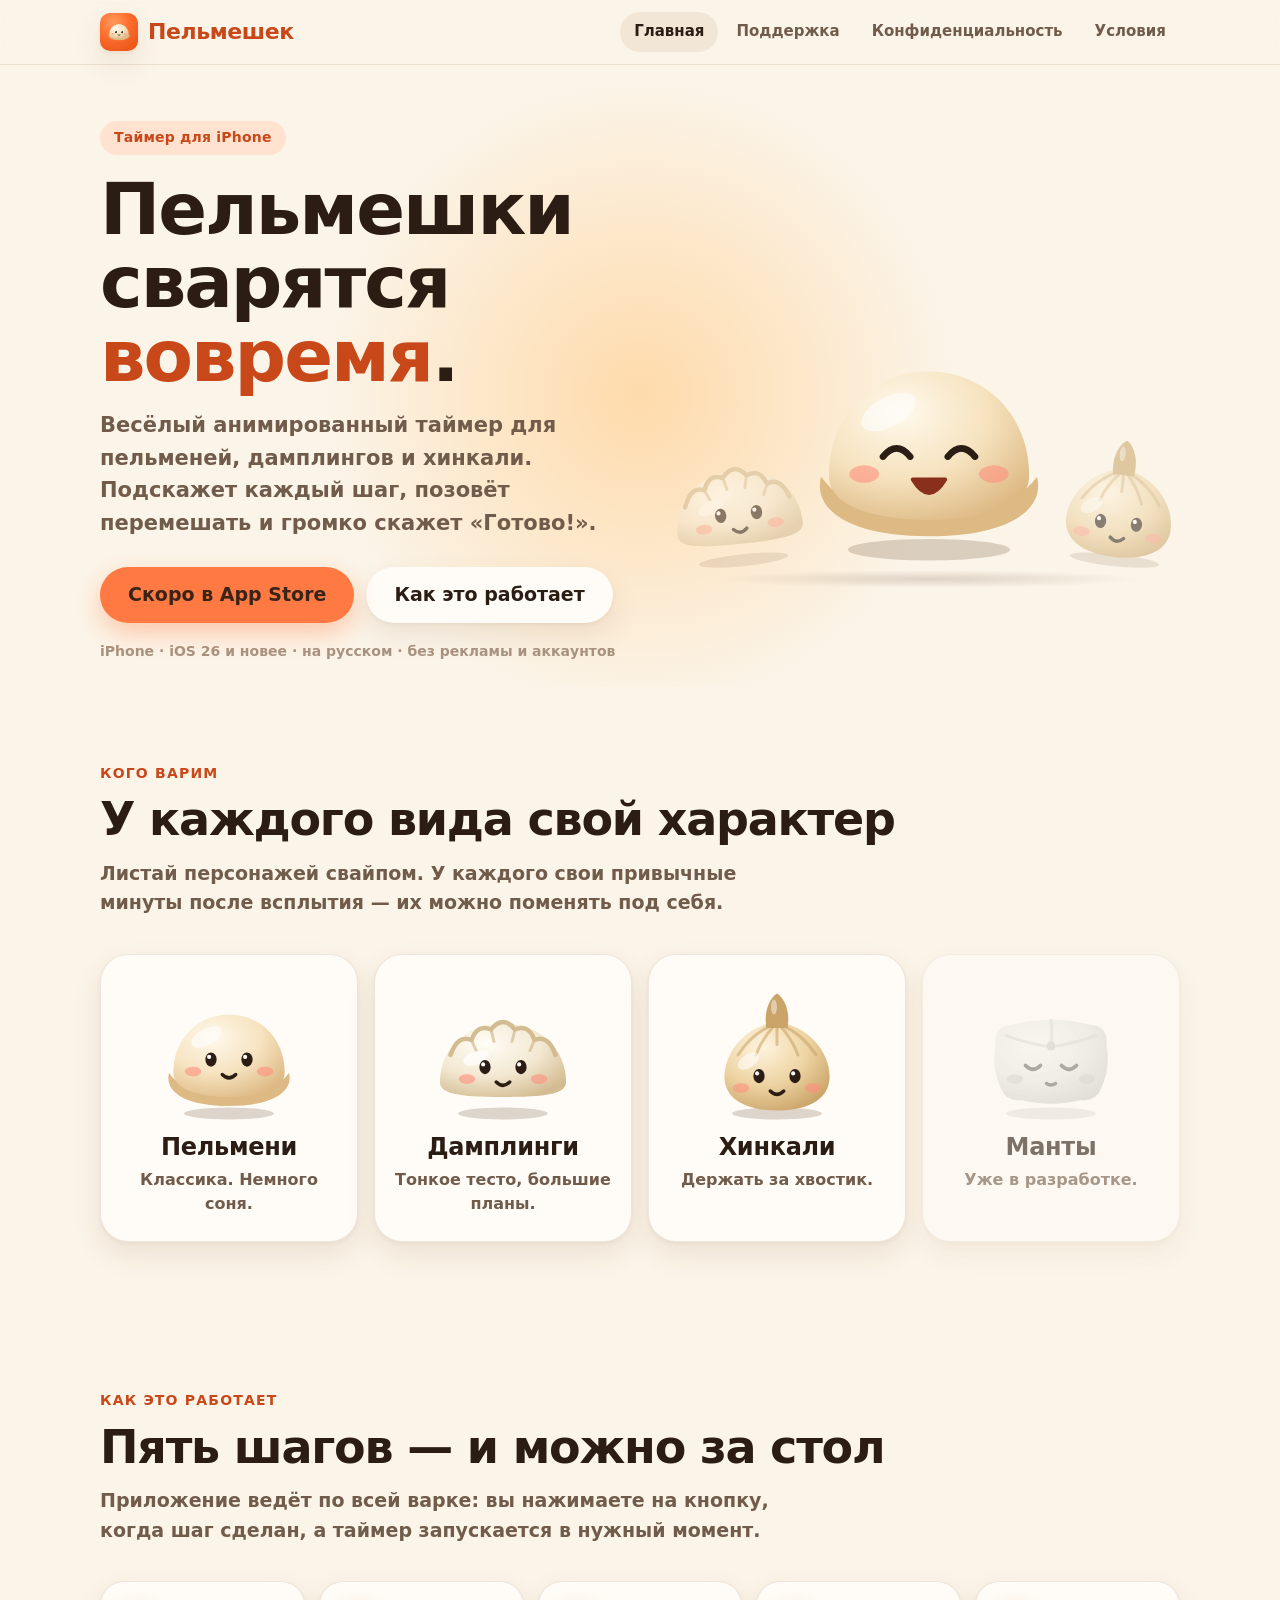
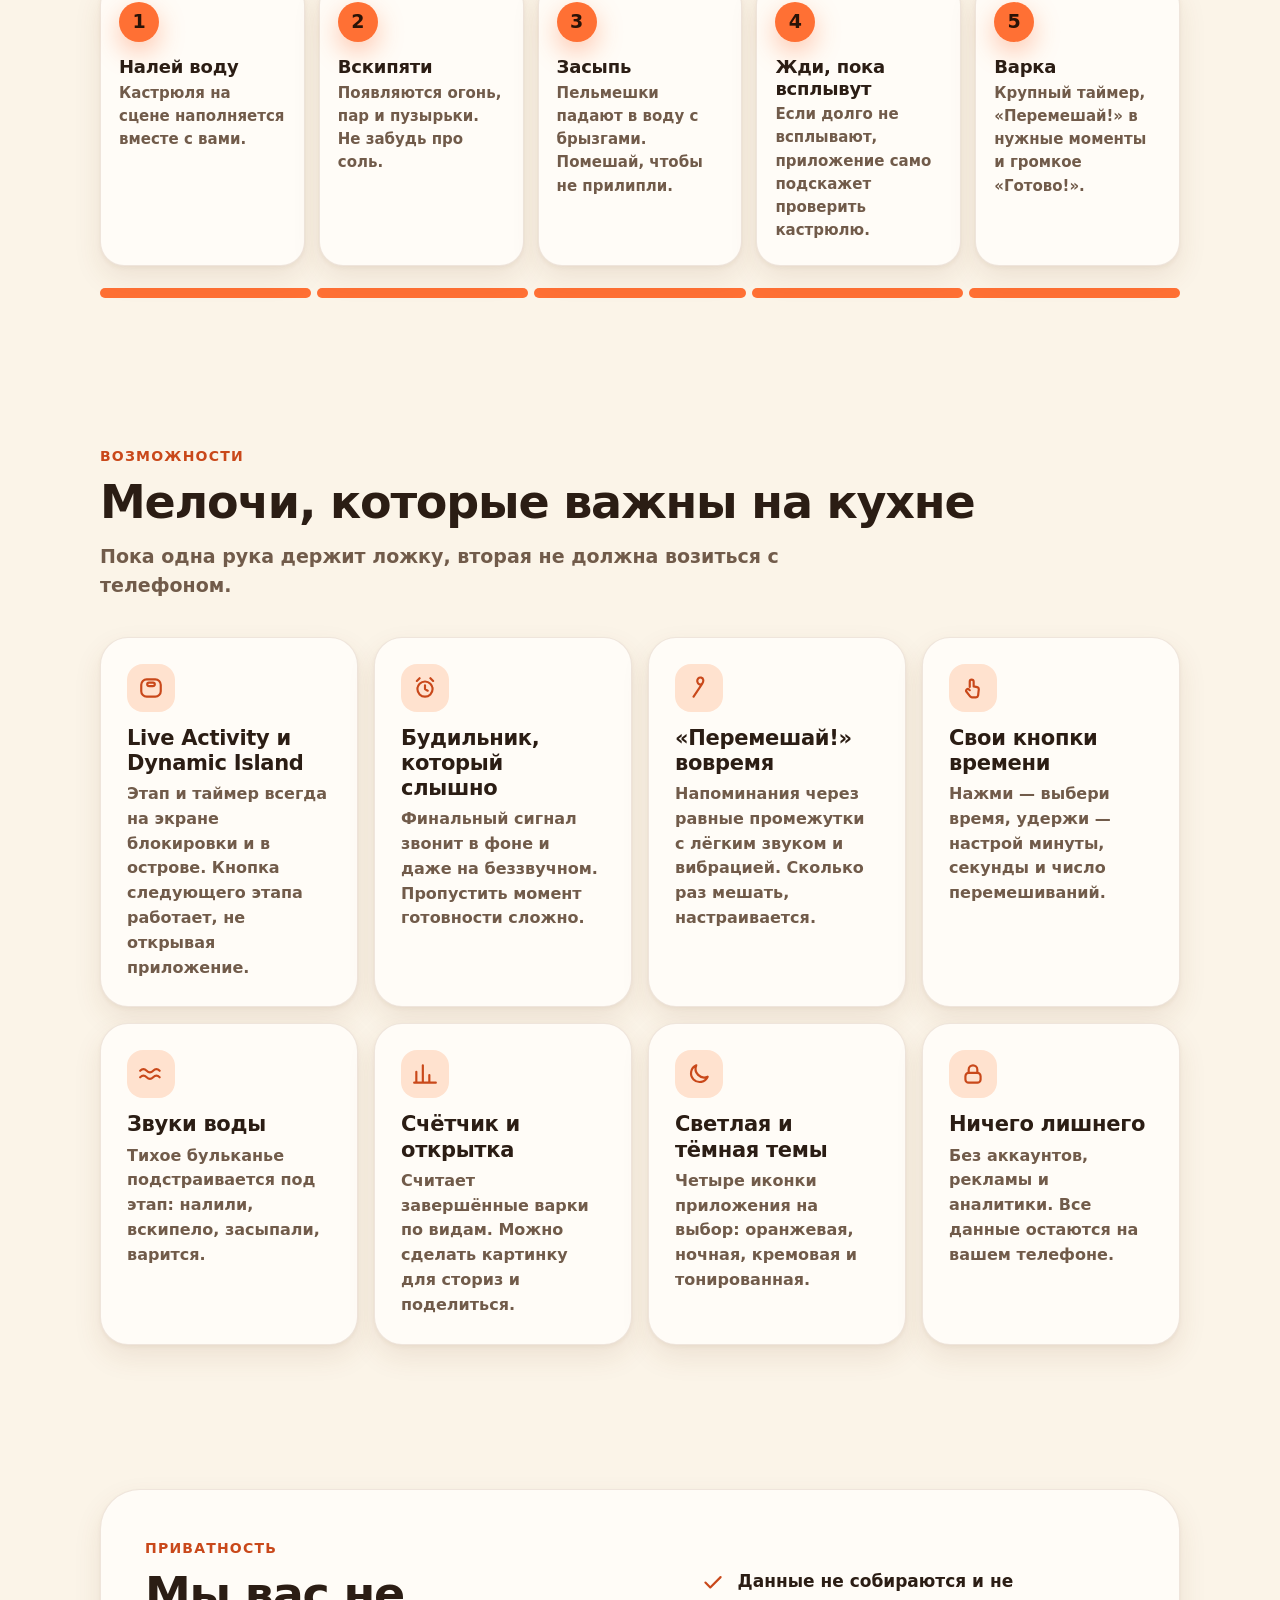
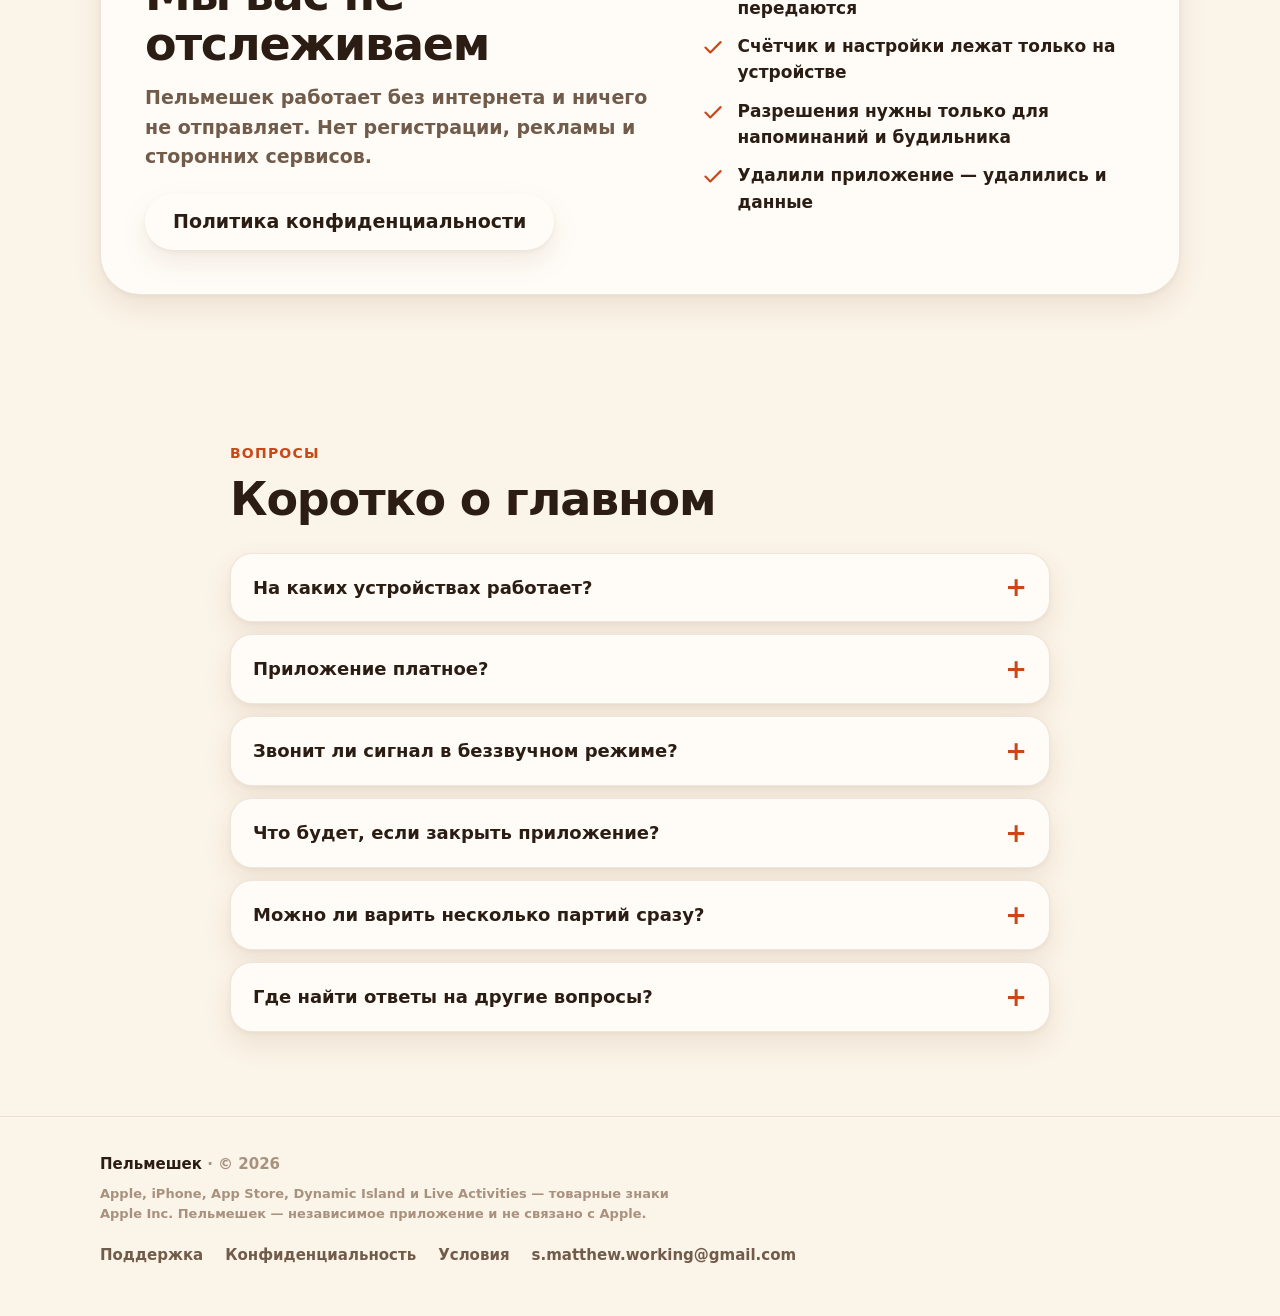
==== index.html @ 9f03fd9e "Сайт Пельмешка: главная, поддержка, конфиденциальность, условия Co-Authored-By: Claude Sonnet 5.5 <n" ====
<!doctype html>
<html lang="ru">
<head>
<meta charset="utf-8">
<meta name="viewport" content="width=device-width, initial-scale=1, viewport-fit=cover">
<title>Пельмешек — анимированный таймер для варки пельменей</title>
<meta name="description" content="Весёлый анимированный таймер для варки пельменей, дамплингов и хинкали. Подсказывает каждый шаг, зовёт перемешать и звонит, когда готово.">
<meta name="theme-color" content="#FBF4E8" media="(prefers-color-scheme: light)">
<meta name="theme-color" content="#17110D" media="(prefers-color-scheme: dark)">
<meta property="og:title" content="Пельмешек — анимированный таймер для варки пельменей">
<meta property="og:description" content="Весёлый анимированный таймер для варки пельменей, дамплингов и хинкали. Подсказывает каждый шаг, зовёт перемешать и звонит, когда готово.">
<meta property="og:type" content="website">
<meta property="og:image" content="assets/icon-orange.png">
<link rel="icon" type="image/png" href="assets/favicon.png">
<link rel="apple-touch-icon" href="assets/apple-touch-icon.png">
<link rel="stylesheet" href="assets/style.css">
</head>
<body>
<header class="nav">
  <div class="wrap">
    <a class="brand" href="index.html"><img src="assets/icon-orange.png" width="38" height="38" alt="">Пельмешек</a>
    <nav aria-label="Основное меню"><ul><li><a href="index.html" aria-current=page>Главная</a></li><li><a href="support.html">Поддержка</a></li><li><a href="privacy.html">Конфиденциальность</a></li><li><a href="terms.html">Условия</a></li></ul></nav>
  </div>
</header>
<main>
<section class="hero"><div class="wrap">
  <div>
    <span class="pill">Таймер для iPhone</span>
    <h1>Пельмешки сварятся <em>вовремя</em>.</h1>
    <p class="lead">Весёлый анимированный таймер для пельменей, дамплингов и хинкали. Подскажет каждый шаг, позовёт перемешать и громко скажет «Готово!».</p>
    <div class="cta">
      <a class="btn" href="#" aria-disabled="true">Скоро в App Store</a>
      <a class="btn ghost" href="#how">Как это работает</a>
    </div>
    <div class="meta">iPhone · iOS 26 и новее · на русском · без рекламы и аккаунтов</div>
  </div>
  <div class="stage">
    <div class="trio">
      <svg class="m m-sm" viewBox="0 0 200 200" aria-hidden="true"><defs><radialGradient id="g1" cx="36%" cy="28%" r="80%"><stop offset="0" stop-color="#FFFDF6"/><stop offset=".55" stop-color="#F3E8D2"/><stop offset="1" stop-color="#D3BC92"/></radialGradient></defs><ellipse cx="100" cy="182" rx="60" ry="8" fill="rgba(70,35,10,.18)"/><g class="body a-sway"><path d="M16 140 C16 94 52 62 100 62 C148 62 184 94 184 140 C184 154 166 160 100 160 C34 160 16 154 16 140Z" fill="url(#g1)"/><path d="M30 104 Q40 76 58 84 Q66 62 84 70 Q100 50 116 70 Q134 62 142 84 Q160 76 170 104" stroke="#D3BC92" stroke-width="6" fill="none" stroke-linecap="round" stroke-linejoin="round"/><path d="M58 84 L64 98 M84 70 L88 86 M116 70 L112 86 M142 84 L136 98" stroke="#D3BC92" stroke-width="4" stroke-linecap="round" opacity=".7"/><ellipse cx="64" cy="108" rx="18" ry="9" fill="rgba(255,255,255,.65)" transform="rotate(-20 64 108)"/><g transform="translate(76 120)"><g class="eye" style="animation-duration:5s"><ellipse rx="7.5" ry="9.5" fill="#2B1D14"/><circle cx="-2.5" cy="-3.5" r="2.8" fill="#fff"/></g></g><g transform="translate(124 120)"><g class="eye" style="animation-duration:5s"><ellipse rx="7.5" ry="9.5" fill="#2B1D14"/><circle cx="-2.5" cy="-3.5" r="2.8" fill="#fff"/></g></g><ellipse cx="52" cy="136" rx="11" ry="6.5" fill="#FF8F7E" opacity=".6"/><ellipse cx="148" cy="136" rx="11" ry="6.5" fill="#FF8F7E" opacity=".6"/><path d="M91 140 Q100 149 109 140" stroke="#2B1D14" stroke-width="4.5" fill="none" stroke-linecap="round"/></g></svg>
      <svg class="m m-lg" viewBox="0 0 200 200" role="img" aria-label="Пельмешек"><defs><radialGradient id="g2" cx="36%" cy="28%" r="80%"><stop offset="0" stop-color="#FFF9EC"/><stop offset=".55" stop-color="#F6E2BE"/><stop offset="1" stop-color="#DDB984"/></radialGradient></defs><ellipse cx="100" cy="182" rx="60" ry="8" fill="rgba(70,35,10,.18)"/><g class="body a-hop"><path d="M20 128 C36 150 66 158 100 158 C134 158 164 150 180 128 C186 152 160 172 100 172 C40 172 14 152 20 128Z" fill="#DDB984"/><path d="M26 130 C24 84 58 50 100 50 C142 50 176 84 174 130 C172 150 140 160 100 160 C60 160 28 150 26 130Z" fill="url(#g2)"/><ellipse cx="70" cy="80" rx="22" ry="11" fill="rgba(255,255,255,.6)" transform="rotate(-28 70 80)"/><g transform="translate(76 110)"><g><path d="M-10 3 Q0 -9 10 3" stroke="#2B1D14" stroke-width="5" fill="none" stroke-linecap="round"/></g></g><g transform="translate(124 110)"><g><path d="M-10 3 Q0 -9 10 3" stroke="#2B1D14" stroke-width="5" fill="none" stroke-linecap="round"/></g></g><ellipse cx="52" cy="126" rx="11" ry="6.5" fill="#FF8F7E" opacity=".6"/><ellipse cx="148" cy="126" rx="11" ry="6.5" fill="#FF8F7E" opacity=".6"/><path d="M88 130 Q100 150 112 130Z" fill="#8A2F1C" stroke="#8A2F1C" stroke-width="3" stroke-linejoin="round"/></g></svg>
      <svg class="m m-sm r" viewBox="0 0 200 200" aria-hidden="true"><defs><radialGradient id="g3" cx="36%" cy="28%" r="80%"><stop offset="0" stop-color="#FFF4DE"/><stop offset=".55" stop-color="#EDD3A2"/><stop offset="1" stop-color="#C9A367"/></radialGradient></defs><ellipse cx="100" cy="182" rx="60" ry="8" fill="rgba(70,35,10,.18)"/><g class="body a-wobble"><path d="M100 60 C60 64 28 100 30 136 C32 166 64 178 100 178 C136 178 168 166 170 136 C172 100 140 64 100 60Z" fill="url(#g3)"/><path d="M94 64 Q66 76 48 104 M97 64 Q80 82 72 104 M100 64 L100 90 M103 64 Q120 82 128 104 M106 64 Q134 76 152 104" stroke="#C9A367" stroke-width="4" fill="none" stroke-linecap="round" opacity=".55"/><path d="M86 68 C82 46 90 28 100 22 C110 28 118 46 114 68 Z" fill="#C9A367"/><ellipse cx="96" cy="40" rx="4" ry="10" fill="rgba(255,255,255,.45)"/><ellipse cx="62" cy="112" rx="16" ry="9" fill="rgba(255,255,255,.55)" transform="rotate(-35 62 112)"/><g transform="translate(76 132)"><g class="eye" style="animation-duration:3.6s"><ellipse rx="7.5" ry="9.5" fill="#2B1D14"/><circle cx="-2.5" cy="-3.5" r="2.8" fill="#fff"/></g></g><g transform="translate(124 132)"><g class="eye" style="animation-duration:3.6s"><ellipse rx="7.5" ry="9.5" fill="#2B1D14"/><circle cx="-2.5" cy="-3.5" r="2.8" fill="#fff"/></g></g><ellipse cx="52" cy="148" rx="11" ry="6.5" fill="#FF8F7E" opacity=".6"/><ellipse cx="148" cy="148" rx="11" ry="6.5" fill="#FF8F7E" opacity=".6"/><path d="M91 152 Q100 161 109 152" stroke="#2B1D14" stroke-width="4.5" fill="none" stroke-linecap="round"/></g></svg>
    </div>
    <div class="ground"></div>
  </div>
</div></section><section id="kinds"><div class="wrap">
  <span class="eyebrow">Кого варим</span>
  <h2>У каждого вида свой характер</h2>
  <p class="sub">Листай персонажей свайпом. У каждого свои привычные минуты после всплытия — их можно поменять под себя.</p>
  <div class="grid g3 kinds" style="grid-template-columns:repeat(4,1fr)">
    <div class="card"><svg class="m " viewBox="0 0 200 200" role="img" aria-label="Пельмени"><defs><radialGradient id="g4" cx="36%" cy="28%" r="80%"><stop offset="0" stop-color="#FFF9EC"/><stop offset=".55" stop-color="#F6E2BE"/><stop offset="1" stop-color="#DDB984"/></radialGradient></defs><ellipse cx="100" cy="182" rx="60" ry="8" fill="rgba(70,35,10,.18)"/><g class="body a-breathe"><path d="M20 128 C36 150 66 158 100 158 C134 158 164 150 180 128 C186 152 160 172 100 172 C40 172 14 152 20 128Z" fill="#DDB984"/><path d="M26 130 C24 84 58 50 100 50 C142 50 176 84 174 130 C172 150 140 160 100 160 C60 160 28 150 26 130Z" fill="url(#g4)"/><ellipse cx="70" cy="80" rx="22" ry="11" fill="rgba(255,255,255,.6)" transform="rotate(-28 70 80)"/><g transform="translate(76 110)"><g class="eye" style="animation-duration:4.2s"><ellipse rx="7.5" ry="9.5" fill="#2B1D14"/><circle cx="-2.5" cy="-3.5" r="2.8" fill="#fff"/></g></g><g transform="translate(124 110)"><g class="eye" style="animation-duration:4.2s"><ellipse rx="7.5" ry="9.5" fill="#2B1D14"/><circle cx="-2.5" cy="-3.5" r="2.8" fill="#fff"/></g></g><ellipse cx="52" cy="126" rx="11" ry="6.5" fill="#FF8F7E" opacity=".6"/><ellipse cx="148" cy="126" rx="11" ry="6.5" fill="#FF8F7E" opacity=".6"/><path d="M91 130 Q100 139 109 130" stroke="#2B1D14" stroke-width="4.5" fill="none" stroke-linecap="round"/></g></svg><h3>Пельмени</h3><p>Классика. Немного соня.</p></div>
    <div class="card"><svg class="m " viewBox="0 0 200 200" role="img" aria-label="Дамплинги"><defs><radialGradient id="g5" cx="36%" cy="28%" r="80%"><stop offset="0" stop-color="#FFFDF6"/><stop offset=".55" stop-color="#F3E8D2"/><stop offset="1" stop-color="#D3BC92"/></radialGradient></defs><ellipse cx="100" cy="182" rx="60" ry="8" fill="rgba(70,35,10,.18)"/><g class="body a-sway"><path d="M16 140 C16 94 52 62 100 62 C148 62 184 94 184 140 C184 154 166 160 100 160 C34 160 16 154 16 140Z" fill="url(#g5)"/><path d="M30 104 Q40 76 58 84 Q66 62 84 70 Q100 50 116 70 Q134 62 142 84 Q160 76 170 104" stroke="#D3BC92" stroke-width="6" fill="none" stroke-linecap="round" stroke-linejoin="round"/><path d="M58 84 L64 98 M84 70 L88 86 M116 70 L112 86 M142 84 L136 98" stroke="#D3BC92" stroke-width="4" stroke-linecap="round" opacity=".7"/><ellipse cx="64" cy="108" rx="18" ry="9" fill="rgba(255,255,255,.65)" transform="rotate(-20 64 108)"/><g transform="translate(76 120)"><g class="eye" style="animation-duration:5s"><ellipse rx="7.5" ry="9.5" fill="#2B1D14"/><circle cx="-2.5" cy="-3.5" r="2.8" fill="#fff"/></g></g><g transform="translate(124 120)"><g class="eye" style="animation-duration:5s"><ellipse rx="7.5" ry="9.5" fill="#2B1D14"/><circle cx="-2.5" cy="-3.5" r="2.8" fill="#fff"/></g></g><ellipse cx="52" cy="136" rx="11" ry="6.5" fill="#FF8F7E" opacity=".6"/><ellipse cx="148" cy="136" rx="11" ry="6.5" fill="#FF8F7E" opacity=".6"/><path d="M91 140 Q100 149 109 140" stroke="#2B1D14" stroke-width="4.5" fill="none" stroke-linecap="round"/></g></svg><h3>Дамплинги</h3><p>Тонкое тесто, большие планы.</p></div>
    <div class="card"><svg class="m " viewBox="0 0 200 200" role="img" aria-label="Хинкали"><defs><radialGradient id="g6" cx="36%" cy="28%" r="80%"><stop offset="0" stop-color="#FFF4DE"/><stop offset=".55" stop-color="#EDD3A2"/><stop offset="1" stop-color="#C9A367"/></radialGradient></defs><ellipse cx="100" cy="182" rx="60" ry="8" fill="rgba(70,35,10,.18)"/><g class="body a-wobble"><path d="M100 60 C60 64 28 100 30 136 C32 166 64 178 100 178 C136 178 168 166 170 136 C172 100 140 64 100 60Z" fill="url(#g6)"/><path d="M94 64 Q66 76 48 104 M97 64 Q80 82 72 104 M100 64 L100 90 M103 64 Q120 82 128 104 M106 64 Q134 76 152 104" stroke="#C9A367" stroke-width="4" fill="none" stroke-linecap="round" opacity=".55"/><path d="M86 68 C82 46 90 28 100 22 C110 28 118 46 114 68 Z" fill="#C9A367"/><ellipse cx="96" cy="40" rx="4" ry="10" fill="rgba(255,255,255,.45)"/><ellipse cx="62" cy="112" rx="16" ry="9" fill="rgba(255,255,255,.55)" transform="rotate(-35 62 112)"/><g transform="translate(76 132)"><g class="eye" style="animation-duration:3.6s"><ellipse rx="7.5" ry="9.5" fill="#2B1D14"/><circle cx="-2.5" cy="-3.5" r="2.8" fill="#fff"/></g></g><g transform="translate(124 132)"><g class="eye" style="animation-duration:3.6s"><ellipse rx="7.5" ry="9.5" fill="#2B1D14"/><circle cx="-2.5" cy="-3.5" r="2.8" fill="#fff"/></g></g><ellipse cx="52" cy="148" rx="11" ry="6.5" fill="#FF8F7E" opacity=".6"/><ellipse cx="148" cy="148" rx="11" ry="6.5" fill="#FF8F7E" opacity=".6"/><path d="M91 152 Q100 161 109 152" stroke="#2B1D14" stroke-width="4.5" fill="none" stroke-linecap="round"/></g></svg><h3>Хинкали</h3><p>Держать за хвостик.</p></div>
    <div class="card off"><svg class="m " viewBox="0 0 200 200" role="img" aria-label="Манты"><defs><radialGradient id="g7" cx="36%" cy="28%" r="80%"><stop offset="0" stop-color="#FBF3E4"/><stop offset=".55" stop-color="#EBDDC2"/><stop offset="1" stop-color="#C7B494"/></radialGradient></defs><ellipse cx="100" cy="182" rx="60" ry="8" fill="rgba(70,35,10,.18)"/><g class="body a-breathe"><path d="M46 64 Q100 50 154 64 Q176 66 174 90 Q180 122 166 150 Q160 166 140 164 Q100 174 60 164 Q40 166 34 150 Q20 122 26 90 Q24 66 46 64Z" fill="url(#g7)"/><path d="M100 58 Q102 76 100 90 M40 78 Q60 86 92 92 M160 78 Q140 86 108 92" stroke="#C7B494" stroke-width="4" fill="none" stroke-linecap="round" opacity=".6"/><circle cx="100" cy="92" r="6" fill="#C7B494"/><g transform="translate(76 120)"><g><path d="M-10 -2 Q0 8 10 -2" stroke="#2B1D14" stroke-width="5" fill="none" stroke-linecap="round"/></g></g><g transform="translate(124 120)"><g><path d="M-10 -2 Q0 8 10 -2" stroke="#2B1D14" stroke-width="5" fill="none" stroke-linecap="round"/></g></g><ellipse cx="52" cy="136" rx="11" ry="6.5" fill="#FF8F7E" opacity=".6"/><ellipse cx="148" cy="136" rx="11" ry="6.5" fill="#FF8F7E" opacity=".6"/><path d="M94 142 Q100 146 106 142" stroke="#2B1D14" stroke-width="4.5" fill="none" stroke-linecap="round"/><text class="zz" x="150" y="60" font-size="22" font-weight="900" fill="#A8927F" style="animation-delay:0.0s;opacity:0">z</text><text class="zz" x="164" y="50" font-size="18" font-weight="900" fill="#A8927F" style="animation-delay:1.5s;opacity:0">z</text></g></svg><h3>Манты</h3><p>Уже в разработке.</p></div>
  </div>
</div></section><section id="how"><div class="wrap">
  <span class="eyebrow">Как это работает</span>
  <h2>Пять шагов — и можно за стол</h2>
  <p class="sub">Приложение ведёт по всей варке: вы нажимаете на кнопку, когда шаг сделан, а таймер запускается в нужный момент.</p>
  <div class="steps">
    <div class="step"><h3>Налей воду</h3><p>Кастрюля на сцене наполняется вместе с вами.</p></div>
    <div class="step"><h3>Вскипяти</h3><p>Появляются огонь, пар и пузырьки. Не забудь про соль.</p></div>
    <div class="step"><h3>Засыпь</h3><p>Пельмешки падают в воду с брызгами. Помешай, чтобы не прилипли.</p></div>
    <div class="step"><h3>Жди, пока всплывут</h3><p>Если долго не всплывают, приложение само подскажет проверить кастрюлю.</p></div>
    <div class="step"><h3>Варка</h3><p>Крупный таймер, «Перемешай!» в нужные моменты и громкое «Готово!».</p></div>
  </div>
  <div class="bar" aria-hidden="true"><i class="on"></i><i class="on"></i><i class="on"></i><i class="on"></i><i class="on"></i></div>
</div></section><section id="features"><div class="wrap">
  <span class="eyebrow">Возможности</span>
  <h2>Мелочи, которые важны на кухне</h2>
  <p class="sub">Пока одна рука держит ложку, вторая не должна возиться с телефоном.</p>
  <div class="grid g3" style="grid-template-columns:repeat(4,1fr)"><div class="card"><div class="ico"><svg viewBox="0 0 24 24" fill="none" stroke="currentColor" stroke-width="2" stroke-linecap="round" stroke-linejoin="round" aria-hidden="true"><rect x="3" y="4" width="18" height="16" rx="5"/><rect x="8.5" y="7" width="7" height="3.2" rx="1.6"/></svg></div><h3>Live Activity и Dynamic Island</h3><p>Этап и таймер всегда на экране блокировки и в острове. Кнопка следующего этапа работает, не открывая приложение.</p></div><div class="card"><div class="ico"><svg viewBox="0 0 24 24" fill="none" stroke="currentColor" stroke-width="2" stroke-linecap="round" stroke-linejoin="round" aria-hidden="true"><circle cx="12" cy="13" r="7"/><path d="M12 9.5V13l2.5 1.5M4.5 5.5 7 3M19.5 5.5 17 3"/></svg></div><h3>Будильник, который слышно</h3><p>Финальный сигнал звонит в фоне и даже на беззвучном. Пропустить момент готовности сложно.</p></div><div class="card"><div class="ico"><svg viewBox="0 0 24 24" fill="none" stroke="currentColor" stroke-width="2" stroke-linecap="round" stroke-linejoin="round" aria-hidden="true"><path d="M7 20 15 8M15 8c1.6-2.4 1.2-5-1-5.6S10 4 10.5 6.2 13 9.8 15 8Z"/></svg></div><h3>«Перемешай!» вовремя</h3><p>Напоминания через равные промежутки с лёгким звуком и вибрацией. Сколько раз мешать, настраивается.</p></div><div class="card"><div class="ico"><svg viewBox="0 0 24 24" fill="none" stroke="currentColor" stroke-width="2" stroke-linecap="round" stroke-linejoin="round" aria-hidden="true"><path d="M9 11V6a1.8 1.8 0 0 1 3.6 0v4.5l3.2.7a2 2 0 0 1 1.5 2.3L16.7 19a2 2 0 0 1-2 1.6H11a2 2 0 0 1-1.5-.7L6 15.5a1.6 1.6 0 0 1 2.3-2.2L9 14"/></svg></div><h3>Свои кнопки времени</h3><p>Нажми — выбери время, удержи — настрой минуты, секунды и число перемешиваний.</p></div><div class="card"><div class="ico"><svg viewBox="0 0 24 24" fill="none" stroke="currentColor" stroke-width="2" stroke-linecap="round" stroke-linejoin="round" aria-hidden="true"><path d="M2 9c2-2 4-2 6 0s4 2 6 0 4-2 6 0M2 15c2-2 4-2 6 0s4 2 6 0 4-2 6 0"/></svg></div><h3>Звуки воды</h3><p>Тихое бульканье подстраивается под этап: налили, вскипело, засыпали, варится.</p></div><div class="card"><div class="ico"><svg viewBox="0 0 24 24" fill="none" stroke="currentColor" stroke-width="2" stroke-linecap="round" stroke-linejoin="round" aria-hidden="true"><path d="M4 20V10M10 20V4M16 20v-7M22 20H2"/></svg></div><h3>Счётчик и открытка</h3><p>Считает завершённые варки по видам. Можно сделать картинку для сториз и поделиться.</p></div><div class="card"><div class="ico"><svg viewBox="0 0 24 24" fill="none" stroke="currentColor" stroke-width="2" stroke-linecap="round" stroke-linejoin="round" aria-hidden="true"><path d="M20 14.5A8 8 0 0 1 9.5 4 8 8 0 1 0 20 14.5Z"/></svg></div><h3>Светлая и тёмная темы</h3><p>Четыре иконки приложения на выбор: оранжевая, ночная, кремовая и тонированная.</p></div><div class="card"><div class="ico"><svg viewBox="0 0 24 24" fill="none" stroke="currentColor" stroke-width="2" stroke-linecap="round" stroke-linejoin="round" aria-hidden="true"><rect x="5" y="11" width="14" height="9" rx="3"/><path d="M8 11V8a4 4 0 0 1 8 0v3"/></svg></div><h3>Ничего лишнего</h3><p>Без аккаунтов, рекламы и аналитики. Все данные остаются на вашем телефоне.</p></div></div>
</div></section><section id="privacy-band"><div class="wrap">
  <div class="band">
    <div>
      <span class="eyebrow">Приватность</span>
      <h2>Мы вас не отслеживаем</h2>
      <p class="sub" style="margin-bottom:22px">Пельмешек работает без интернета и ничего не отправляет. Нет регистрации, рекламы и сторонних сервисов.</p>
      <a class="btn ghost" href="privacy.html">Политика конфиденциальности</a>
    </div>
    <ul>
      <li><svg viewBox="0 0 24 24" fill="none" stroke="currentColor" stroke-width="2" stroke-linecap="round" stroke-linejoin="round" aria-hidden="true"><path d="m5 12.5 4.5 4.5L19 7.5"/></svg> Данные не собираются и не передаются</li>
      <li><svg viewBox="0 0 24 24" fill="none" stroke="currentColor" stroke-width="2" stroke-linecap="round" stroke-linejoin="round" aria-hidden="true"><path d="m5 12.5 4.5 4.5L19 7.5"/></svg> Счётчик и настройки лежат только на устройстве</li>
      <li><svg viewBox="0 0 24 24" fill="none" stroke="currentColor" stroke-width="2" stroke-linecap="round" stroke-linejoin="round" aria-hidden="true"><path d="m5 12.5 4.5 4.5L19 7.5"/></svg> Разрешения нужны только для напоминаний и будильника</li>
      <li><svg viewBox="0 0 24 24" fill="none" stroke="currentColor" stroke-width="2" stroke-linecap="round" stroke-linejoin="round" aria-hidden="true"><path d="m5 12.5 4.5 4.5L19 7.5"/></svg> Удалили приложение — удалились и данные</li>
    </ul>
  </div>
</div></section><section id="faq"><div class="wrap" style="max-width:820px">
  <span class="eyebrow">Вопросы</span>
  <h2>Коротко о главном</h2>
  <div style="margin-top:28px"><details><summary>На каких устройствах работает?</summary><div class="a"><p>На iPhone с iOS 26 или новее. Версии для iPad и других платформ пока нет.</p></div></details><details><summary>Приложение платное?</summary><div class="a"><p>Сейчас в нём нет ни подписок, ни рекламы. Условия покупок, если они появятся, будут описаны в App Store.</p></div></details><details><summary>Звонит ли сигнал в беззвучном режиме?</summary><div class="a"><p>Да, финальный сигнал использует системные будильники iOS. Для этого при первом запуске разрешите «Будильники и таймеры». Если разрешение не выдано, приложение пришлёт обычное уведомление.</p></div></details><details><summary>Что будет, если закрыть приложение?</summary><div class="a"><p>Варка продолжится: состояние сохраняется до 8 часов. При возврате вы окажетесь на том же этапе, а таймер и напоминания продолжат работать в фоне.</p></div></details><details><summary>Можно ли варить несколько партий сразу?</summary><div class="a"><p>Нет, одновременно идёт одна варка. Зато она всегда на виду на экране блокировки.</p></div></details><details><summary>Где найти ответы на другие вопросы?</summary><div class="a"><p>На странице <a href="support.html">поддержки</a>, или напишите на <a href="mailto:s.matthew.working@gmail.com">s.matthew.working@gmail.com</a>.</p></div></details></div>
</div></section>
</main>
<footer>
  <div class="wrap">
    <div>
      <strong style="color:var(--ink)">Пельмешек</strong> · © 2026
      <small>Apple, iPhone, App Store, Dynamic Island и Live Activities — товарные знаки Apple Inc. Пельмешек — независимое приложение и не связано с Apple.</small>
    </div>
    <nav aria-label="Ссылки">
      <a href="support.html">Поддержка</a>
      <a href="privacy.html">Конфиденциальность</a>
      <a href="terms.html">Условия</a>
      <a href="mailto:s.matthew.working@gmail.com">s.matthew.working@gmail.com</a>
    </nav>
  </div>
</footer>
</body>
</html>
---- assets/style.css ----
/* Пельмешек — сайт. Палитра и анимации взяты из приложения. Без внешних шрифтов и скриптов. */
:root {
  --bg: #FBF4E8; --bg2: #F2E7D6; --card: #FFFCF7;
  --ink: #2B1D14; --ink2: #715B4A; --ink3: #A8927F;
  --acc: #FF7034; --acc-text: #C9481A; --acc-ink: #2A1307; --acc-soft: #FFE2CF;
  --glow: rgba(255, 214, 160, .85); --track: #EADDCB; --line: rgba(120, 70, 30, .12);
  --shadow: 0 12px 28px rgba(120, 70, 30, .10), 0 2px 4px rgba(120, 70, 30, .06);
  --shadow-acc: 0 10px 26px rgba(255, 112, 52, .38);
  --r: 28px;
  --font: ui-rounded, "SF Pro Rounded", "Nunito", system-ui, -apple-system, "Segoe UI", Roboto, sans-serif;
}
@media (prefers-color-scheme: dark) {
  :root:not([data-theme="light"]) {
    --bg: #17110D; --bg2: #241B15; --card: #2B211A;
    --ink: #FFF3E4; --ink2: #CDB8A4; --ink3: #7F6A59;
    --acc: #FF7A3D; --acc-text: #FF9461; --acc-soft: #4A2A19;
    --glow: rgba(255, 200, 130, .22); --track: #3A2D24; --line: rgba(255, 230, 200, .10);
    --shadow: 0 12px 28px rgba(0, 0, 0, .35);
    --shadow-acc: 0 10px 26px rgba(255, 122, 61, .25);
  }
}
* { box-sizing: border-box; }
html { scroll-behavior: smooth; -webkit-text-size-adjust: 100%; }
body {
  margin: 0; background: var(--bg); color: var(--ink);
  font-family: var(--font); font-weight: 600; font-size: 17px; line-height: 1.55;
  -webkit-font-smoothing: antialiased;
}
a { color: var(--acc-text); text-underline-offset: 3px; }
a:hover { text-decoration-thickness: 2px; }
img, svg { max-width: 100%; display: block; }
.wrap { width: min(1080px, 100% - 40px); margin-inline: auto; }

/* ——— шапка ——— */
.nav { position: sticky; top: 0; z-index: 20; backdrop-filter: blur(14px); -webkit-backdrop-filter: blur(14px);
  background: color-mix(in srgb, var(--bg) 82%, transparent); border-bottom: 1px solid var(--line); }
.nav .wrap { display: flex; align-items: center; justify-content: space-between; gap: 16px; min-height: 64px; flex-wrap: wrap; padding-block: 8px; }
.brand { display: flex; align-items: center; gap: 10px; color: var(--acc-text); font-weight: 900; font-size: 22px; letter-spacing: -.4px; text-decoration: none; }
.brand img { width: 38px; height: 38px; border-radius: 10px; box-shadow: var(--shadow); }
.nav ul { display: flex; gap: 4px; list-style: none; margin: 0; padding: 0; flex-wrap: wrap; }
.nav ul a { display: block; padding: 8px 14px; border-radius: 999px; color: var(--ink2); text-decoration: none; font-weight: 800; font-size: 15px; }
.nav ul a:hover, .nav ul a[aria-current="page"] { background: var(--bg2); color: var(--ink); }

/* ——— кнопки ——— */
.btn { display: inline-flex; align-items: center; justify-content: center; gap: 10px; min-height: 56px; padding: 0 28px; border-radius: 999px;
  font: inherit; font-weight: 900; font-size: 19px; text-decoration: none; border: 0; cursor: pointer;
  background: var(--acc); color: var(--acc-ink); box-shadow: var(--shadow-acc); transition: transform .15s; }
.btn:hover { transform: translateY(-2px); }
.btn:active { transform: scale(.96); }
.btn.ghost { background: var(--card); color: var(--ink); box-shadow: var(--shadow); }
.btn[aria-disabled="true"] { cursor: default; opacity: .92; }
.btn[aria-disabled="true"]:hover { transform: none; }
.pill { display: inline-block; padding: 6px 14px; border-radius: 999px; background: var(--acc-soft); color: var(--acc-text); font-weight: 900; font-size: 14px; letter-spacing: .2px; }

/* ——— hero ——— */
.hero { position: relative; overflow: hidden; padding: 56px 0 24px; }
.hero::before { content: ""; position: absolute; left: 50%; top: -120px; width: 900px; height: 900px; transform: translateX(-50%);
  background: radial-gradient(closest-side, var(--glow), transparent 70%); pointer-events: none; }
.hero .wrap { position: relative; display: grid; grid-template-columns: 1.05fr .95fr; align-items: center; gap: 24px; }
.hero h1 { font-size: clamp(40px, 6.4vw, 72px); line-height: 1.02; letter-spacing: -2px; font-weight: 900; margin: 18px 0 16px; }
.hero h1 em { font-style: normal; color: var(--acc-text); }
.hero p.lead { font-size: clamp(18px, 2.2vw, 21px); color: var(--ink2); font-weight: 700; max-width: 30em; margin: 0 0 28px; }
.cta { display: flex; flex-wrap: wrap; gap: 12px; align-items: center; }
.meta { margin-top: 18px; color: var(--ink3); font-size: 14px; font-weight: 800; }
.stage { position: relative; min-height: 420px; display: grid; place-items: end center; }
.stage .trio { position: relative; display: flex; align-items: flex-end; justify-content: center; gap: 0; width: 100%; padding-bottom: 28px; }
.stage .trio .m { flex: none; }
.m { display: block; overflow: visible; }
.m-sm { width: 150px; height: 150px; margin-inline: -18px; opacity: .55; transform: rotate(-6deg); }
.m-sm.r { transform: rotate(6deg); }
.m-lg { width: 270px; height: 270px; z-index: 2; }
.ground { position: absolute; bottom: 14px; left: 8%; right: 8%; height: 18px; border-radius: 50%; background: radial-gradient(closest-side, rgba(70, 35, 10, .16), transparent); }

/* ——— секции ——— */
section { padding: 72px 0; }
.eyebrow { color: var(--acc-text); font-weight: 900; font-size: 14px; letter-spacing: 1.2px; text-transform: uppercase; }
h2 { font-size: clamp(30px, 4.4vw, 46px); line-height: 1.08; letter-spacing: -1.2px; font-weight: 900; margin: 10px 0 14px; }
.sub { color: var(--ink2); font-weight: 700; max-width: 36em; font-size: 19px; margin: 0 0 36px; }
.grid { display: grid; gap: 16px; }
.g3 { grid-template-columns: repeat(3, 1fr); }
.g2 { grid-template-columns: repeat(2, 1fr); }
.card { background: var(--card); border-radius: var(--r); box-shadow: var(--shadow); padding: 26px; border: 1px solid var(--line); }
.card h3 { margin: 14px 0 6px; font-size: 21px; letter-spacing: -.3px; font-weight: 900; line-height: 1.2; }
.card p { margin: 0; color: var(--ink2); font-weight: 600; font-size: 16px; }
.ico { width: 48px; height: 48px; border-radius: 16px; background: var(--acc-soft); display: grid; place-items: center; color: var(--acc-text); }
.ico svg { width: 26px; height: 26px; }

/* виды */
.kinds .card { text-align: center; padding: 22px 18px 24px; }
.kinds .m { width: 150px; height: 150px; margin: 0 auto; }
.kinds .card h3 { margin-top: 6px; font-size: 24px; }
.kinds .card.off { opacity: .6; }
.kinds .card.off .m { filter: grayscale(1); opacity: .6; }

/* шаги */
.steps { counter-reset: s; display: grid; grid-template-columns: repeat(5, 1fr); gap: 14px; }
.step { background: var(--card); border: 1px solid var(--line); border-radius: 24px; padding: 20px 18px 22px; box-shadow: var(--shadow); position: relative; }
.step::before { counter-increment: s; content: counter(s); display: grid; place-items: center; width: 40px; height: 40px; border-radius: 50%; background: var(--acc); color: var(--acc-ink); font-weight: 900; font-size: 19px; box-shadow: var(--shadow-acc); }
.step h3 { margin: 14px 0 4px; font-size: 18px; letter-spacing: -.2px; font-weight: 900; line-height: 1.2; }
.step p { margin: 0; color: var(--ink2); font-size: 15px; }
.bar { display: flex; gap: 6px; margin-top: 22px; }
.bar i { height: 10px; border-radius: 999px; background: var(--track); flex: 1; }
.bar i.on { background: var(--acc); }

/* полоса про конфиденциальность */
.band { background: var(--card); border: 1px solid var(--line); border-radius: 40px; box-shadow: var(--shadow); padding: 44px; display: grid; grid-template-columns: 1.2fr 1fr; gap: 32px; align-items: center; }
.band ul { list-style: none; margin: 0; padding: 0; display: grid; gap: 12px; }
.band li { display: flex; gap: 12px; align-items: flex-start; font-weight: 800; }
.band li svg { flex: none; width: 26px; height: 26px; color: var(--acc-text); margin-top: 1px; }

/* FAQ */
details { background: var(--card); border: 1px solid var(--line); border-radius: 22px; box-shadow: var(--shadow); padding: 0 22px; margin-bottom: 12px; }
summary { cursor: pointer; list-style: none; padding: 20px 0; font-weight: 900; font-size: 18px; display: flex; justify-content: space-between; gap: 16px; align-items: center; }
summary::-webkit-details-marker { display: none; }
summary::after { content: "+"; font-size: 26px; line-height: 1; color: var(--acc-text); transition: transform .2s; flex: none; }
details[open] summary::after { transform: rotate(45deg); }
details .a { padding: 0 0 20px; color: var(--ink2); font-weight: 600; }
details .a p { margin: 0 0 10px; }
details .a ul, details .a ol { margin: 6px 0 10px; padding-left: 22px; }

/* ——— документы ——— */
.doc { padding: 48px 0 80px; }
.doc .head { margin-bottom: 28px; }
.doc h1 { font-size: clamp(36px, 5.6vw, 56px); line-height: 1.05; letter-spacing: -1.6px; font-weight: 900; margin: 12px 0 10px; }
.doc .updated { color: var(--ink3); font-weight: 800; font-size: 15px; }
.prose { background: var(--card); border: 1px solid var(--line); border-radius: 32px; box-shadow: var(--shadow); padding: clamp(22px, 4vw, 48px); max-width: 820px; }
.prose h2 { font-size: 26px; letter-spacing: -.6px; margin: 36px 0 10px; }
.prose h2:first-child { margin-top: 0; }
.prose p, .prose li { color: var(--ink2); font-weight: 600; }
.prose p { margin: 0 0 14px; }
.prose ul, .prose ol { padding-left: 22px; margin: 0 0 14px; }
.prose li { margin-bottom: 6px; }
.prose strong { color: var(--ink); font-weight: 900; }
.tldr { background: var(--acc-soft); border-radius: 22px; padding: 18px 22px; margin: 0 0 28px; color: var(--ink); font-weight: 800; }
.tldr p { color: var(--ink); margin: 0; }
.contact { display: flex; flex-wrap: wrap; gap: 18px; align-items: center; justify-content: space-between; background: var(--card); border: 1px solid var(--line); border-radius: 32px; box-shadow: var(--shadow); padding: 28px 32px; margin-bottom: 28px; max-width: 820px; }
.contact h2 { margin: 0 0 4px; font-size: 26px; }
.contact p { margin: 0; color: var(--ink2); }

/* ——— подвал ——— */
footer { border-top: 1px solid var(--line); padding: 36px 0 48px; color: var(--ink3); font-size: 15px; font-weight: 700; }
footer .wrap { display: flex; flex-wrap: wrap; gap: 20px 40px; justify-content: space-between; }
footer nav { display: flex; flex-wrap: wrap; gap: 6px 22px; }
footer a { color: var(--ink2); text-decoration: none; font-weight: 800; }
footer a:hover { color: var(--acc-text); text-decoration: underline; }
footer small { display: block; margin-top: 8px; font-size: 13px; max-width: 46em; }

/* ——— анимации (из pelmeshek-art.js) ——— */
@keyframes pel-breathe { 0%,100% { transform: scale(1,1) } 50% { transform: scale(1.04,.96) } }
@keyframes pel-sway { 0%,100% { transform: rotate(-5deg) } 50% { transform: rotate(5deg) } }
@keyframes pel-wobble { 0%,100% { transform: rotate(0) translateY(0) } 25% { transform: rotate(-7deg) } 50% { transform: rotate(0) translateY(-8px) } 75% { transform: rotate(7deg) } }
@keyframes pel-blink { 0%,93%,100% { transform: scaleY(1) } 96% { transform: scaleY(.1) } }
@keyframes pel-hop { 0%,100% { transform: translateY(0) scale(1,1) } 15% { transform: translateY(0) scale(1.12,.86) } 45% { transform: translateY(-42px) scale(.94,1.08) } 75% { transform: translateY(0) scale(1.08,.92) } }
@keyframes pel-steam { 0% { transform: translateY(14px) scaleX(.8); opacity: 0 } 35% { opacity: 1 } 100% { transform: translateY(-50px) scaleX(1.3); opacity: 0 } }
@keyframes pel-z { 0% { transform: translate(0,0); opacity: 0 } 30% { opacity: 1 } 100% { transform: translate(16px,-44px); opacity: 0 } }
.m .body { transform-box: fill-box; transform-origin: 50% 100%; }
.a-breathe { animation: pel-breathe 3.2s ease-in-out infinite; }
.a-sway { animation: pel-sway 2.8s ease-in-out infinite; }
.a-wobble { animation: pel-wobble 2.2s ease-in-out infinite; }
.a-hop { animation: pel-hop 1.1s cubic-bezier(.3,.7,.4,1) infinite; }
.m .eye { transform-box: fill-box; transform-origin: center; animation: pel-blink 4.2s infinite; }
.m .zz { animation: pel-z 3s ease-out infinite; }
@media (prefers-reduced-motion: reduce) {
  .m .body, .m .eye, .m .zz { animation: none !important; }
  html { scroll-behavior: auto; }
}

/* ——— адаптив ——— */
@media (max-width: 900px) {
  .hero .wrap { grid-template-columns: 1fr; text-align: center; }
  .hero p.lead { margin-inline: auto; }
  .cta { justify-content: center; }
  .stage { min-height: 320px; order: -1; }
  .m-lg { width: 220px; height: 220px; }
  .m-sm { width: 120px; height: 120px; }
  .g3 { grid-template-columns: 1fr 1fr; }
  .steps { grid-template-columns: 1fr 1fr; }
  .band { grid-template-columns: 1fr; padding: 28px; }
}
@media (max-width: 560px) {
  body { font-size: 16px; }
  section { padding: 52px 0; }
  .g3, .g2, .steps { grid-template-columns: 1fr; }
  .nav .wrap { justify-content: center; }
  .nav ul a { padding: 6px 11px; font-size: 14px; }
  .hero { padding-top: 24px; }
  .m-lg { width: 190px; height: 190px; }
  .m-sm { width: 96px; height: 96px; margin-inline: -10px; }
  .stage { min-height: 260px; }
  .prose { border-radius: 24px; }
  .contact { padding: 22px; }
}
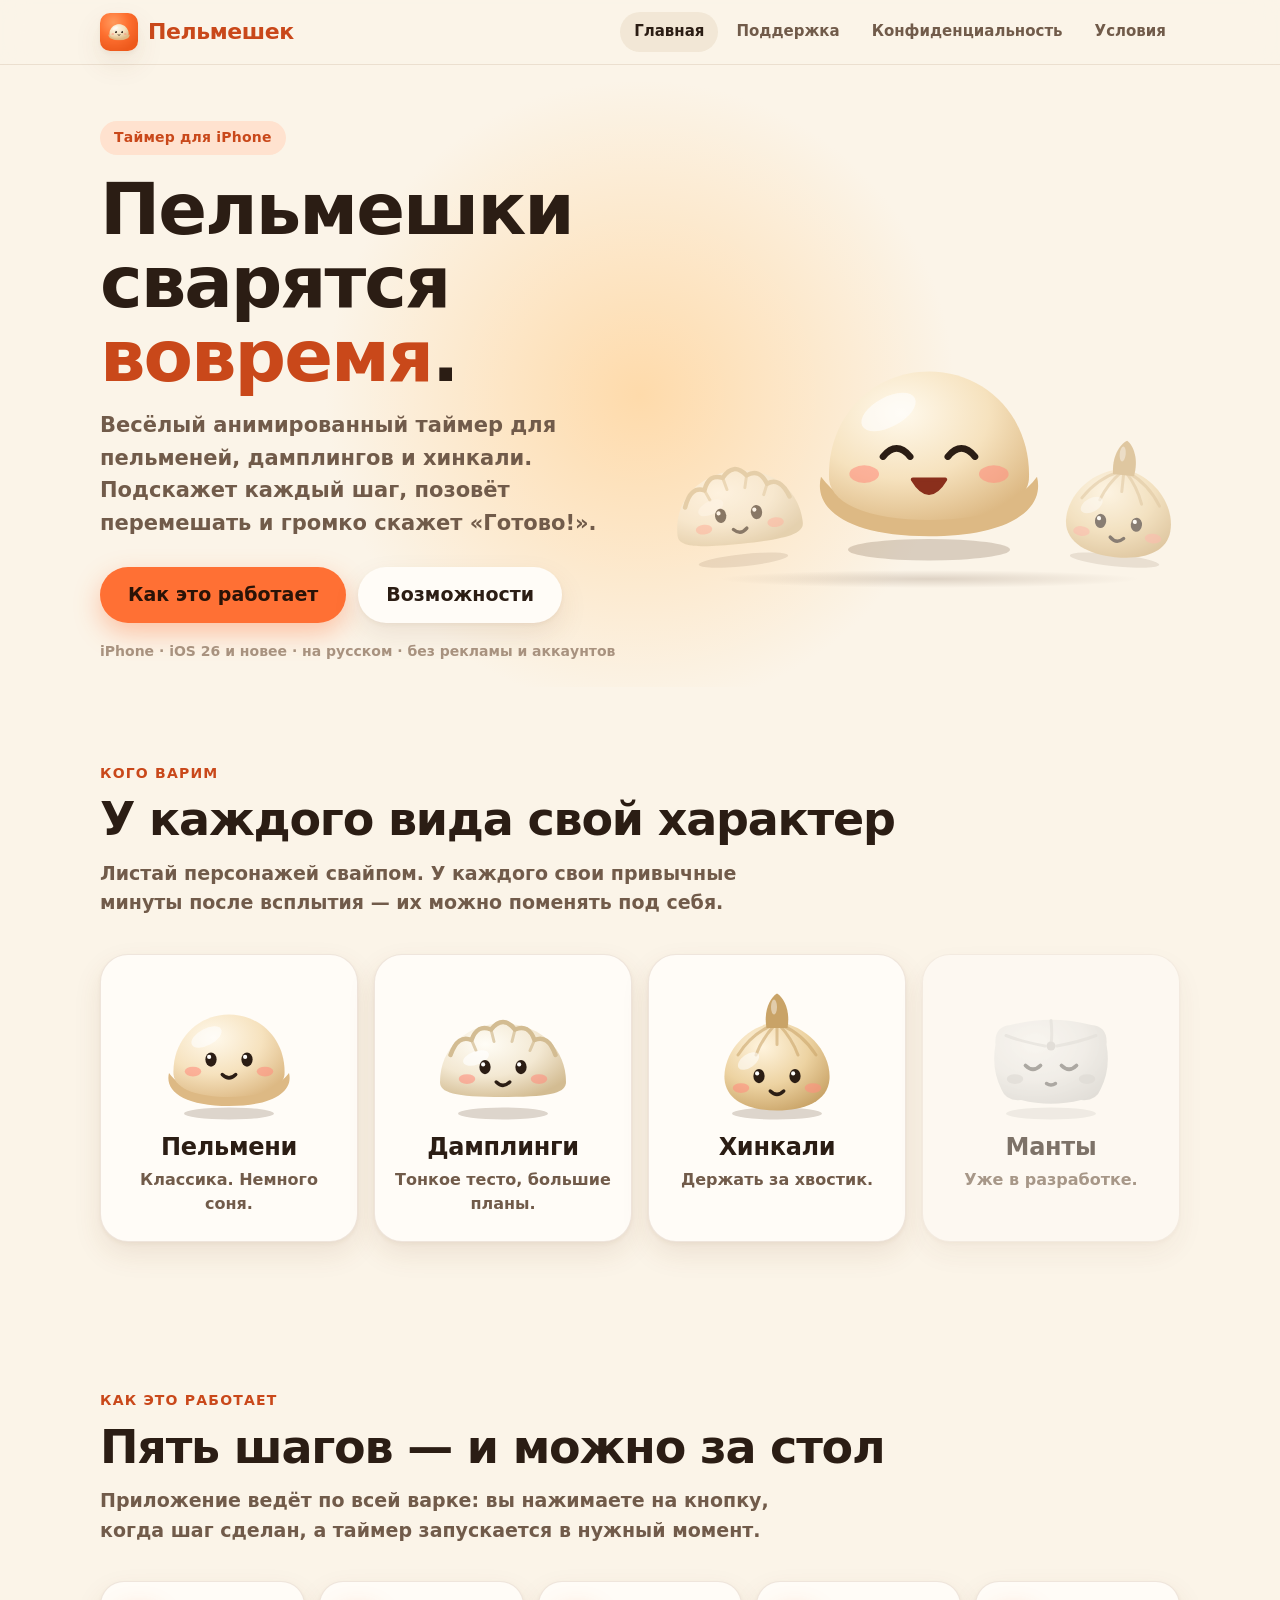
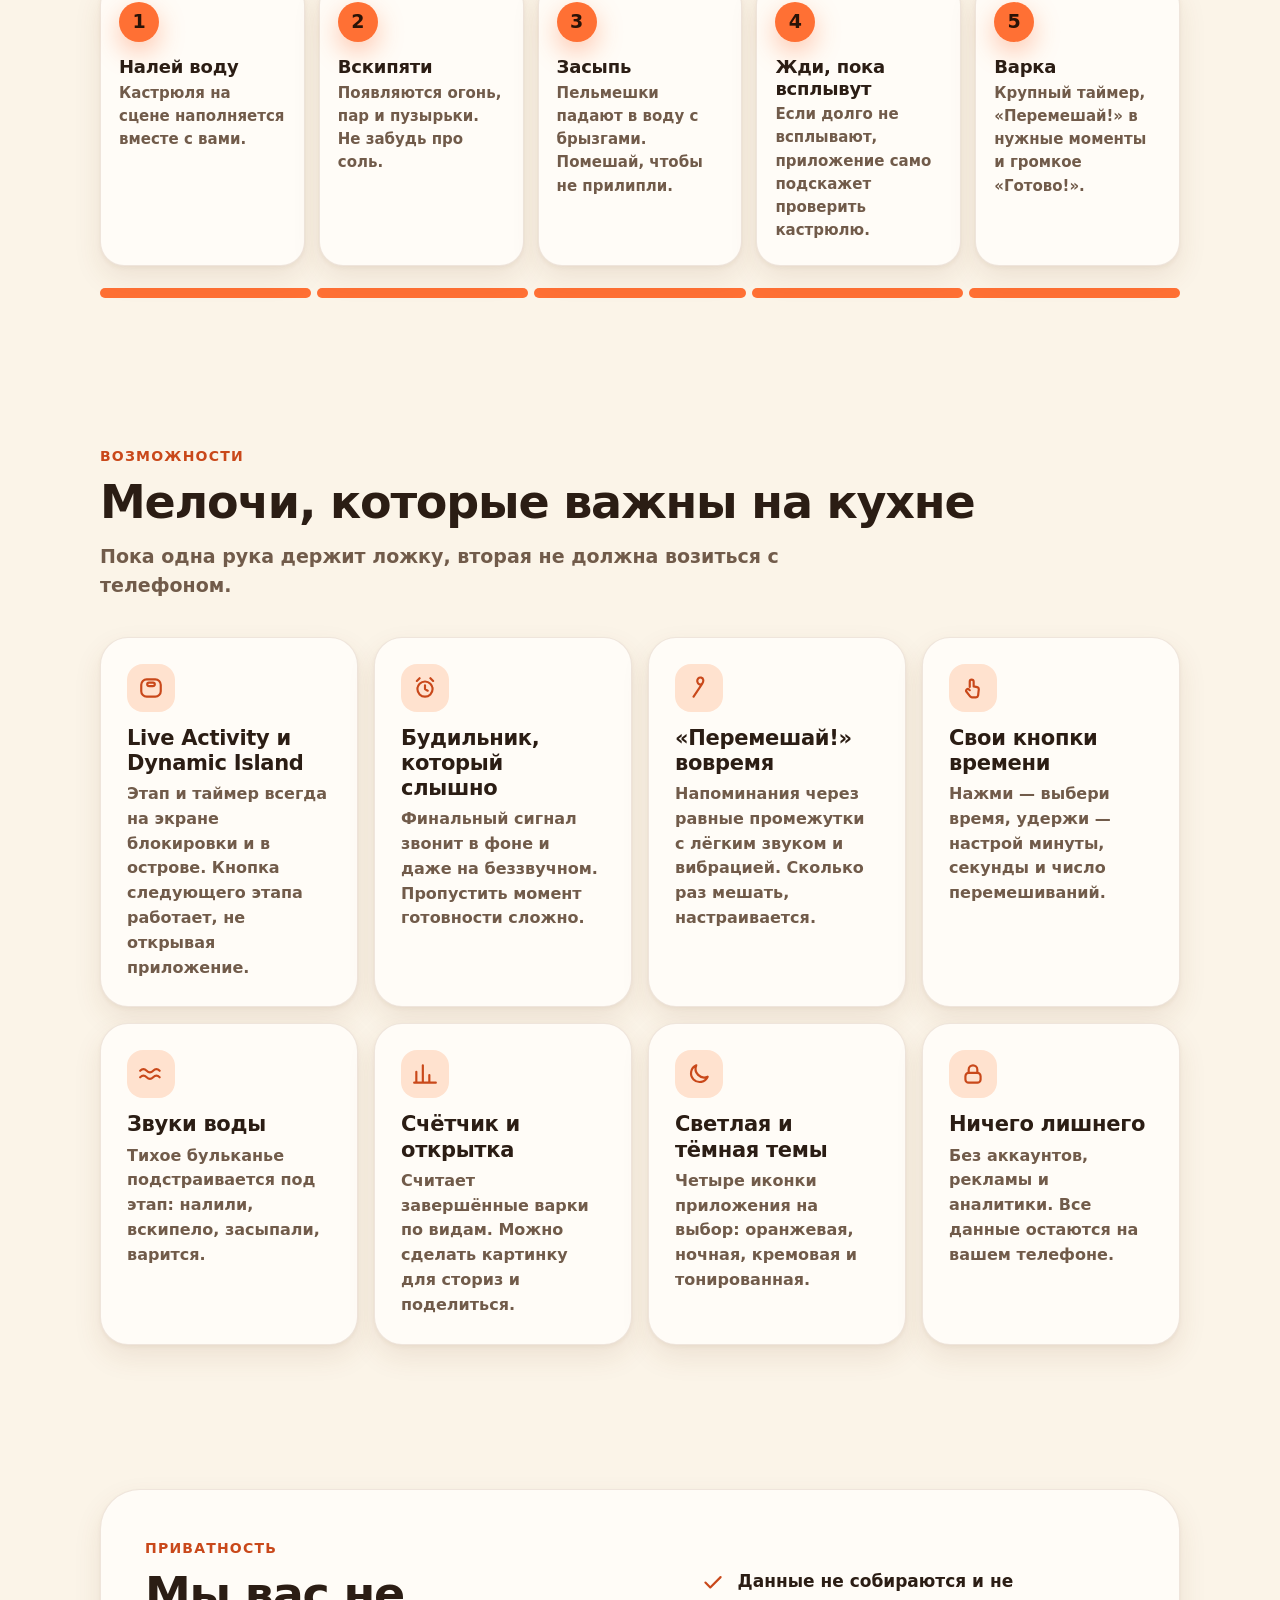
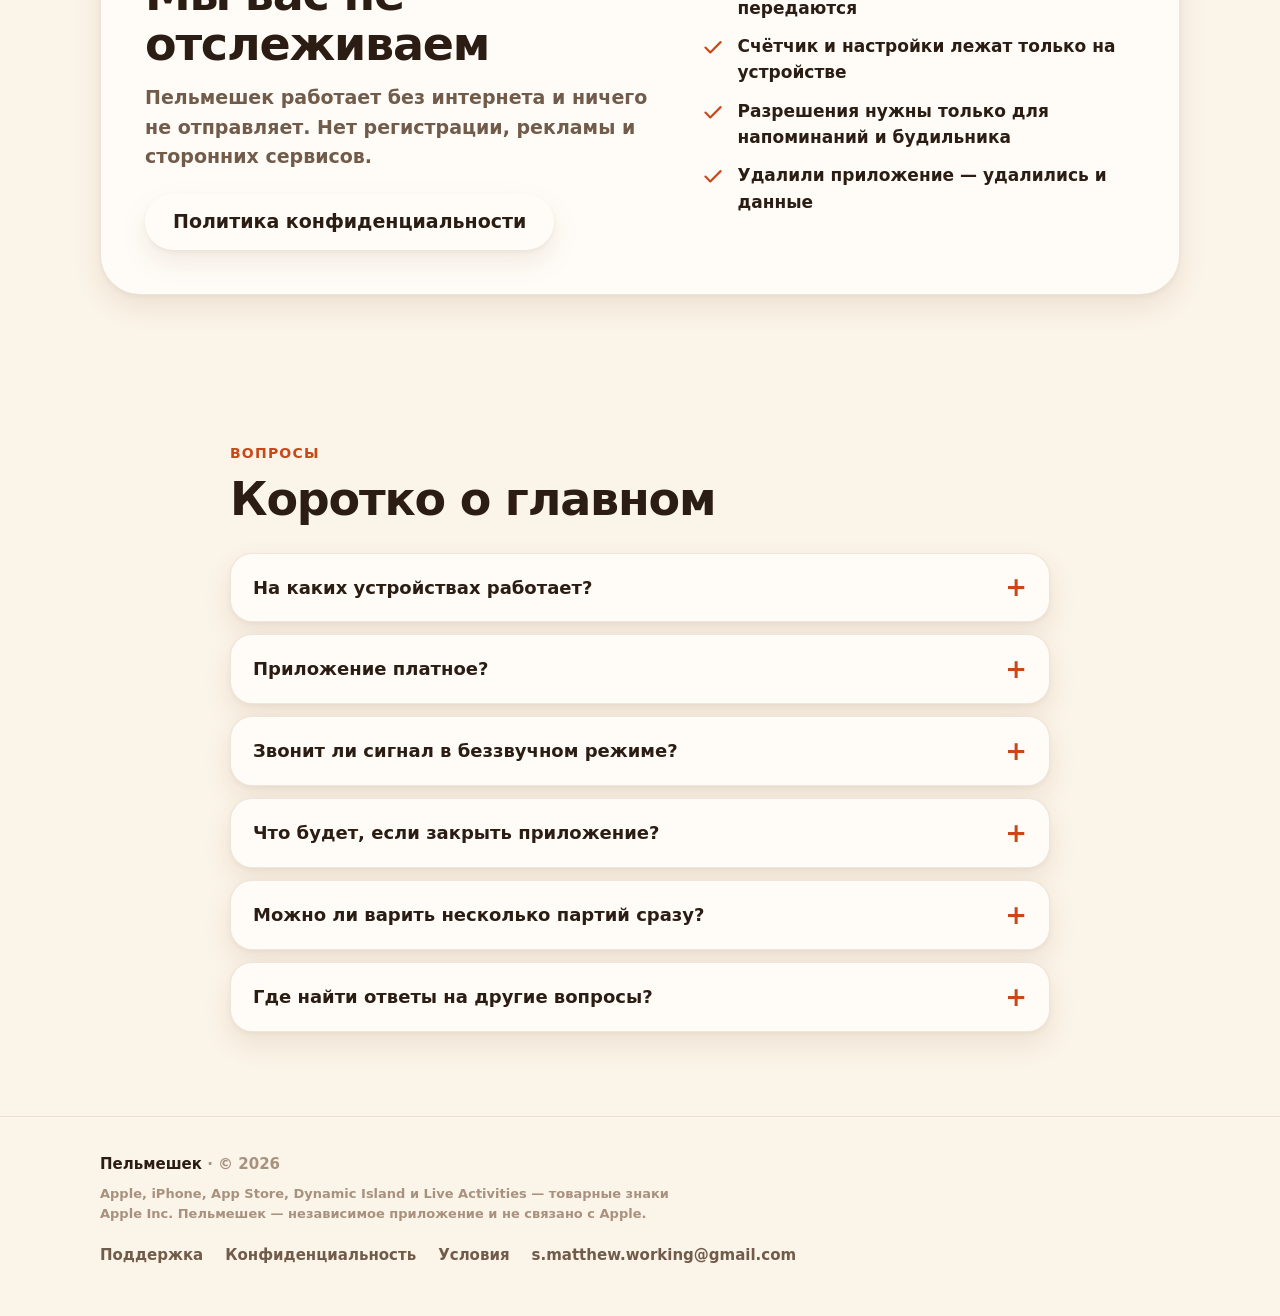
==== commit 299af4fb: "Адаптивная сетка видов и возможностей, убрана кнопка «Скоро в App Store» Co-Authored-By: Claude Sonn" ====
--- a/index.html
+++ b/index.html
@@ -29,8 +29,8 @@
     <h1>Пельмешки сварятся <em>вовремя</em>.</h1>
     <p class="lead">Весёлый анимированный таймер для пельменей, дамплингов и хинкали. Подскажет каждый шаг, позовёт перемешать и громко скажет «Готово!».</p>
     <div class="cta">
-      <a class="btn" href="#" aria-disabled="true">Скоро в App Store</a>
-      <a class="btn ghost" href="#how">Как это работает</a>
+      <a class="btn" href="#how">Как это работает</a>
+      <a class="btn ghost" href="#features">Возможности</a>
     </div>
     <div class="meta">iPhone · iOS 26 и новее · на русском · без рекламы и аккаунтов</div>
   </div>
@@ -46,7 +46,7 @@
   <span class="eyebrow">Кого варим</span>
   <h2>У каждого вида свой характер</h2>
   <p class="sub">Листай персонажей свайпом. У каждого свои привычные минуты после всплытия — их можно поменять под себя.</p>
-  <div class="grid g3 kinds" style="grid-template-columns:repeat(4,1fr)">
+  <div class="grid g4 kinds">
     <div class="card"><svg class="m " viewBox="0 0 200 200" role="img" aria-label="Пельмени"><defs><radialGradient id="g4" cx="36%" cy="28%" r="80%"><stop offset="0" stop-color="#FFF9EC"/><stop offset=".55" stop-color="#F6E2BE"/><stop offset="1" stop-color="#DDB984"/></radialGradient></defs><ellipse cx="100" cy="182" rx="60" ry="8" fill="rgba(70,35,10,.18)"/><g class="body a-breathe"><path d="M20 128 C36 150 66 158 100 158 C134 158 164 150 180 128 C186 152 160 172 100 172 C40 172 14 152 20 128Z" fill="#DDB984"/><path d="M26 130 C24 84 58 50 100 50 C142 50 176 84 174 130 C172 150 140 160 100 160 C60 160 28 150 26 130Z" fill="url(#g4)"/><ellipse cx="70" cy="80" rx="22" ry="11" fill="rgba(255,255,255,.6)" transform="rotate(-28 70 80)"/><g transform="translate(76 110)"><g class="eye" style="animation-duration:4.2s"><ellipse rx="7.5" ry="9.5" fill="#2B1D14"/><circle cx="-2.5" cy="-3.5" r="2.8" fill="#fff"/></g></g><g transform="translate(124 110)"><g class="eye" style="animation-duration:4.2s"><ellipse rx="7.5" ry="9.5" fill="#2B1D14"/><circle cx="-2.5" cy="-3.5" r="2.8" fill="#fff"/></g></g><ellipse cx="52" cy="126" rx="11" ry="6.5" fill="#FF8F7E" opacity=".6"/><ellipse cx="148" cy="126" rx="11" ry="6.5" fill="#FF8F7E" opacity=".6"/><path d="M91 130 Q100 139 109 130" stroke="#2B1D14" stroke-width="4.5" fill="none" stroke-linecap="round"/></g></svg><h3>Пельмени</h3><p>Классика. Немного соня.</p></div>
     <div class="card"><svg class="m " viewBox="0 0 200 200" role="img" aria-label="Дамплинги"><defs><radialGradient id="g5" cx="36%" cy="28%" r="80%"><stop offset="0" stop-color="#FFFDF6"/><stop offset=".55" stop-color="#F3E8D2"/><stop offset="1" stop-color="#D3BC92"/></radialGradient></defs><ellipse cx="100" cy="182" rx="60" ry="8" fill="rgba(70,35,10,.18)"/><g class="body a-sway"><path d="M16 140 C16 94 52 62 100 62 C148 62 184 94 184 140 C184 154 166 160 100 160 C34 160 16 154 16 140Z" fill="url(#g5)"/><path d="M30 104 Q40 76 58 84 Q66 62 84 70 Q100 50 116 70 Q134 62 142 84 Q160 76 170 104" stroke="#D3BC92" stroke-width="6" fill="none" stroke-linecap="round" stroke-linejoin="round"/><path d="M58 84 L64 98 M84 70 L88 86 M116 70 L112 86 M142 84 L136 98" stroke="#D3BC92" stroke-width="4" stroke-linecap="round" opacity=".7"/><ellipse cx="64" cy="108" rx="18" ry="9" fill="rgba(255,255,255,.65)" transform="rotate(-20 64 108)"/><g transform="translate(76 120)"><g class="eye" style="animation-duration:5s"><ellipse rx="7.5" ry="9.5" fill="#2B1D14"/><circle cx="-2.5" cy="-3.5" r="2.8" fill="#fff"/></g></g><g transform="translate(124 120)"><g class="eye" style="animation-duration:5s"><ellipse rx="7.5" ry="9.5" fill="#2B1D14"/><circle cx="-2.5" cy="-3.5" r="2.8" fill="#fff"/></g></g><ellipse cx="52" cy="136" rx="11" ry="6.5" fill="#FF8F7E" opacity=".6"/><ellipse cx="148" cy="136" rx="11" ry="6.5" fill="#FF8F7E" opacity=".6"/><path d="M91 140 Q100 149 109 140" stroke="#2B1D14" stroke-width="4.5" fill="none" stroke-linecap="round"/></g></svg><h3>Дамплинги</h3><p>Тонкое тесто, большие планы.</p></div>
     <div class="card"><svg class="m " viewBox="0 0 200 200" role="img" aria-label="Хинкали"><defs><radialGradient id="g6" cx="36%" cy="28%" r="80%"><stop offset="0" stop-color="#FFF4DE"/><stop offset=".55" stop-color="#EDD3A2"/><stop offset="1" stop-color="#C9A367"/></radialGradient></defs><ellipse cx="100" cy="182" rx="60" ry="8" fill="rgba(70,35,10,.18)"/><g class="body a-wobble"><path d="M100 60 C60 64 28 100 30 136 C32 166 64 178 100 178 C136 178 168 166 170 136 C172 100 140 64 100 60Z" fill="url(#g6)"/><path d="M94 64 Q66 76 48 104 M97 64 Q80 82 72 104 M100 64 L100 90 M103 64 Q120 82 128 104 M106 64 Q134 76 152 104" stroke="#C9A367" stroke-width="4" fill="none" stroke-linecap="round" opacity=".55"/><path d="M86 68 C82 46 90 28 100 22 C110 28 118 46 114 68 Z" fill="#C9A367"/><ellipse cx="96" cy="40" rx="4" ry="10" fill="rgba(255,255,255,.45)"/><ellipse cx="62" cy="112" rx="16" ry="9" fill="rgba(255,255,255,.55)" transform="rotate(-35 62 112)"/><g transform="translate(76 132)"><g class="eye" style="animation-duration:3.6s"><ellipse rx="7.5" ry="9.5" fill="#2B1D14"/><circle cx="-2.5" cy="-3.5" r="2.8" fill="#fff"/></g></g><g transform="translate(124 132)"><g class="eye" style="animation-duration:3.6s"><ellipse rx="7.5" ry="9.5" fill="#2B1D14"/><circle cx="-2.5" cy="-3.5" r="2.8" fill="#fff"/></g></g><ellipse cx="52" cy="148" rx="11" ry="6.5" fill="#FF8F7E" opacity=".6"/><ellipse cx="148" cy="148" rx="11" ry="6.5" fill="#FF8F7E" opacity=".6"/><path d="M91 152 Q100 161 109 152" stroke="#2B1D14" stroke-width="4.5" fill="none" stroke-linecap="round"/></g></svg><h3>Хинкали</h3><p>Держать за хвостик.</p></div>
@@ -68,7 +68,7 @@
   <span class="eyebrow">Возможности</span>
   <h2>Мелочи, которые важны на кухне</h2>
   <p class="sub">Пока одна рука держит ложку, вторая не должна возиться с телефоном.</p>
-  <div class="grid g3" style="grid-template-columns:repeat(4,1fr)"><div class="card"><div class="ico"><svg viewBox="0 0 24 24" fill="none" stroke="currentColor" stroke-width="2" stroke-linecap="round" stroke-linejoin="round" aria-hidden="true"><rect x="3" y="4" width="18" height="16" rx="5"/><rect x="8.5" y="7" width="7" height="3.2" rx="1.6"/></svg></div><h3>Live Activity и Dynamic Island</h3><p>Этап и таймер всегда на экране блокировки и в острове. Кнопка следующего этапа работает, не открывая приложение.</p></div><div class="card"><div class="ico"><svg viewBox="0 0 24 24" fill="none" stroke="currentColor" stroke-width="2" stroke-linecap="round" stroke-linejoin="round" aria-hidden="true"><circle cx="12" cy="13" r="7"/><path d="M12 9.5V13l2.5 1.5M4.5 5.5 7 3M19.5 5.5 17 3"/></svg></div><h3>Будильник, который слышно</h3><p>Финальный сигнал звонит в фоне и даже на беззвучном. Пропустить момент готовности сложно.</p></div><div class="card"><div class="ico"><svg viewBox="0 0 24 24" fill="none" stroke="currentColor" stroke-width="2" stroke-linecap="round" stroke-linejoin="round" aria-hidden="true"><path d="M7 20 15 8M15 8c1.6-2.4 1.2-5-1-5.6S10 4 10.5 6.2 13 9.8 15 8Z"/></svg></div><h3>«Перемешай!» вовремя</h3><p>Напоминания через равные промежутки с лёгким звуком и вибрацией. Сколько раз мешать, настраивается.</p></div><div class="card"><div class="ico"><svg viewBox="0 0 24 24" fill="none" stroke="currentColor" stroke-width="2" stroke-linecap="round" stroke-linejoin="round" aria-hidden="true"><path d="M9 11V6a1.8 1.8 0 0 1 3.6 0v4.5l3.2.7a2 2 0 0 1 1.5 2.3L16.7 19a2 2 0 0 1-2 1.6H11a2 2 0 0 1-1.5-.7L6 15.5a1.6 1.6 0 0 1 2.3-2.2L9 14"/></svg></div><h3>Свои кнопки времени</h3><p>Нажми — выбери время, удержи — настрой минуты, секунды и число перемешиваний.</p></div><div class="card"><div class="ico"><svg viewBox="0 0 24 24" fill="none" stroke="currentColor" stroke-width="2" stroke-linecap="round" stroke-linejoin="round" aria-hidden="true"><path d="M2 9c2-2 4-2 6 0s4 2 6 0 4-2 6 0M2 15c2-2 4-2 6 0s4 2 6 0 4-2 6 0"/></svg></div><h3>Звуки воды</h3><p>Тихое бульканье подстраивается под этап: налили, вскипело, засыпали, варится.</p></div><div class="card"><div class="ico"><svg viewBox="0 0 24 24" fill="none" stroke="currentColor" stroke-width="2" stroke-linecap="round" stroke-linejoin="round" aria-hidden="true"><path d="M4 20V10M10 20V4M16 20v-7M22 20H2"/></svg></div><h3>Счётчик и открытка</h3><p>Считает завершённые варки по видам. Можно сделать картинку для сториз и поделиться.</p></div><div class="card"><div class="ico"><svg viewBox="0 0 24 24" fill="none" stroke="currentColor" stroke-width="2" stroke-linecap="round" stroke-linejoin="round" aria-hidden="true"><path d="M20 14.5A8 8 0 0 1 9.5 4 8 8 0 1 0 20 14.5Z"/></svg></div><h3>Светлая и тёмная темы</h3><p>Четыре иконки приложения на выбор: оранжевая, ночная, кремовая и тонированная.</p></div><div class="card"><div class="ico"><svg viewBox="0 0 24 24" fill="none" stroke="currentColor" stroke-width="2" stroke-linecap="round" stroke-linejoin="round" aria-hidden="true"><rect x="5" y="11" width="14" height="9" rx="3"/><path d="M8 11V8a4 4 0 0 1 8 0v3"/></svg></div><h3>Ничего лишнего</h3><p>Без аккаунтов, рекламы и аналитики. Все данные остаются на вашем телефоне.</p></div></div>
+  <div class="grid g4 feats"><div class="card"><div class="ico"><svg viewBox="0 0 24 24" fill="none" stroke="currentColor" stroke-width="2" stroke-linecap="round" stroke-linejoin="round" aria-hidden="true"><rect x="3" y="4" width="18" height="16" rx="5"/><rect x="8.5" y="7" width="7" height="3.2" rx="1.6"/></svg></div><h3>Live Activity и Dynamic Island</h3><p>Этап и таймер всегда на экране блокировки и в острове. Кнопка следующего этапа работает, не открывая приложение.</p></div><div class="card"><div class="ico"><svg viewBox="0 0 24 24" fill="none" stroke="currentColor" stroke-width="2" stroke-linecap="round" stroke-linejoin="round" aria-hidden="true"><circle cx="12" cy="13" r="7"/><path d="M12 9.5V13l2.5 1.5M4.5 5.5 7 3M19.5 5.5 17 3"/></svg></div><h3>Будильник, который слышно</h3><p>Финальный сигнал звонит в фоне и даже на беззвучном. Пропустить момент готовности сложно.</p></div><div class="card"><div class="ico"><svg viewBox="0 0 24 24" fill="none" stroke="currentColor" stroke-width="2" stroke-linecap="round" stroke-linejoin="round" aria-hidden="true"><path d="M7 20 15 8M15 8c1.6-2.4 1.2-5-1-5.6S10 4 10.5 6.2 13 9.8 15 8Z"/></svg></div><h3>«Перемешай!» вовремя</h3><p>Напоминания через равные промежутки с лёгким звуком и вибрацией. Сколько раз мешать, настраивается.</p></div><div class="card"><div class="ico"><svg viewBox="0 0 24 24" fill="none" stroke="currentColor" stroke-width="2" stroke-linecap="round" stroke-linejoin="round" aria-hidden="true"><path d="M9 11V6a1.8 1.8 0 0 1 3.6 0v4.5l3.2.7a2 2 0 0 1 1.5 2.3L16.7 19a2 2 0 0 1-2 1.6H11a2 2 0 0 1-1.5-.7L6 15.5a1.6 1.6 0 0 1 2.3-2.2L9 14"/></svg></div><h3>Свои кнопки времени</h3><p>Нажми — выбери время, удержи — настрой минуты, секунды и число перемешиваний.</p></div><div class="card"><div class="ico"><svg viewBox="0 0 24 24" fill="none" stroke="currentColor" stroke-width="2" stroke-linecap="round" stroke-linejoin="round" aria-hidden="true"><path d="M2 9c2-2 4-2 6 0s4 2 6 0 4-2 6 0M2 15c2-2 4-2 6 0s4 2 6 0 4-2 6 0"/></svg></div><h3>Звуки воды</h3><p>Тихое бульканье подстраивается под этап: налили, вскипело, засыпали, варится.</p></div><div class="card"><div class="ico"><svg viewBox="0 0 24 24" fill="none" stroke="currentColor" stroke-width="2" stroke-linecap="round" stroke-linejoin="round" aria-hidden="true"><path d="M4 20V10M10 20V4M16 20v-7M22 20H2"/></svg></div><h3>Счётчик и открытка</h3><p>Считает завершённые варки по видам. Можно сделать картинку для сториз и поделиться.</p></div><div class="card"><div class="ico"><svg viewBox="0 0 24 24" fill="none" stroke="currentColor" stroke-width="2" stroke-linecap="round" stroke-linejoin="round" aria-hidden="true"><path d="M20 14.5A8 8 0 0 1 9.5 4 8 8 0 1 0 20 14.5Z"/></svg></div><h3>Светлая и тёмная темы</h3><p>Четыре иконки приложения на выбор: оранжевая, ночная, кремовая и тонированная.</p></div><div class="card"><div class="ico"><svg viewBox="0 0 24 24" fill="none" stroke="currentColor" stroke-width="2" stroke-linecap="round" stroke-linejoin="round" aria-hidden="true"><rect x="5" y="11" width="14" height="9" rx="3"/><path d="M8 11V8a4 4 0 0 1 8 0v3"/></svg></div><h3>Ничего лишнего</h3><p>Без аккаунтов, рекламы и аналитики. Все данные остаются на вашем телефоне.</p></div></div>
 </div></section><section id="privacy-band"><div class="wrap">
   <div class="band">
     <div>
--- a/assets/style.css
+++ b/assets/style.css
@@ -24,7 +24,7 @@
 body {
   margin: 0; background: var(--bg); color: var(--ink);
   font-family: var(--font); font-weight: 600; font-size: 17px; line-height: 1.55;
-  -webkit-font-smoothing: antialiased;
+  -webkit-font-smoothing: antialiased; overflow-x: clip;
 }
 a { color: var(--acc-text); text-underline-offset: 3px; }
 a:hover { text-decoration-thickness: 2px; }
@@ -48,8 +48,6 @@
 .btn:hover { transform: translateY(-2px); }
 .btn:active { transform: scale(.96); }
 .btn.ghost { background: var(--card); color: var(--ink); box-shadow: var(--shadow); }
-.btn[aria-disabled="true"] { cursor: default; opacity: .92; }
-.btn[aria-disabled="true"]:hover { transform: none; }
 .pill { display: inline-block; padding: 6px 14px; border-radius: 999px; background: var(--acc-soft); color: var(--acc-text); font-weight: 900; font-size: 14px; letter-spacing: .2px; }
 
 /* ——— hero ——— */
@@ -79,6 +77,7 @@
 .grid { display: grid; gap: 16px; }
 .g3 { grid-template-columns: repeat(3, 1fr); }
 .g2 { grid-template-columns: repeat(2, 1fr); }
+.g4 { grid-template-columns: repeat(4, 1fr); }
 .card { background: var(--card); border-radius: var(--r); box-shadow: var(--shadow); padding: 26px; border: 1px solid var(--line); }
 .card h3 { margin: 14px 0 6px; font-size: 21px; letter-spacing: -.3px; font-weight: 900; line-height: 1.2; }
 .card p { margin: 0; color: var(--ink2); font-weight: 600; font-size: 16px; }
@@ -173,14 +172,19 @@
   .stage { min-height: 320px; order: -1; }
   .m-lg { width: 220px; height: 220px; }
   .m-sm { width: 120px; height: 120px; }
-  .g3 { grid-template-columns: 1fr 1fr; }
+  .g3, .g4 { grid-template-columns: 1fr 1fr; }
   .steps { grid-template-columns: 1fr 1fr; }
   .band { grid-template-columns: 1fr; padding: 28px; }
 }
 @media (max-width: 560px) {
   body { font-size: 16px; }
   section { padding: 52px 0; }
-  .g3, .g2, .steps { grid-template-columns: 1fr; }
+  .g3, .g2, .steps, .g4.feats { grid-template-columns: 1fr; }
+  .g4.kinds { gap: 12px; }
+  .kinds .card { padding: 16px 10px 18px; }
+  .kinds .m { width: 110px; height: 110px; }
+  .kinds .card h3 { font-size: 20px; }
+  .kinds .card p { font-size: 14px; }
   .nav .wrap { justify-content: center; }
   .nav ul a { padding: 6px 11px; font-size: 14px; }
   .hero { padding-top: 24px; }
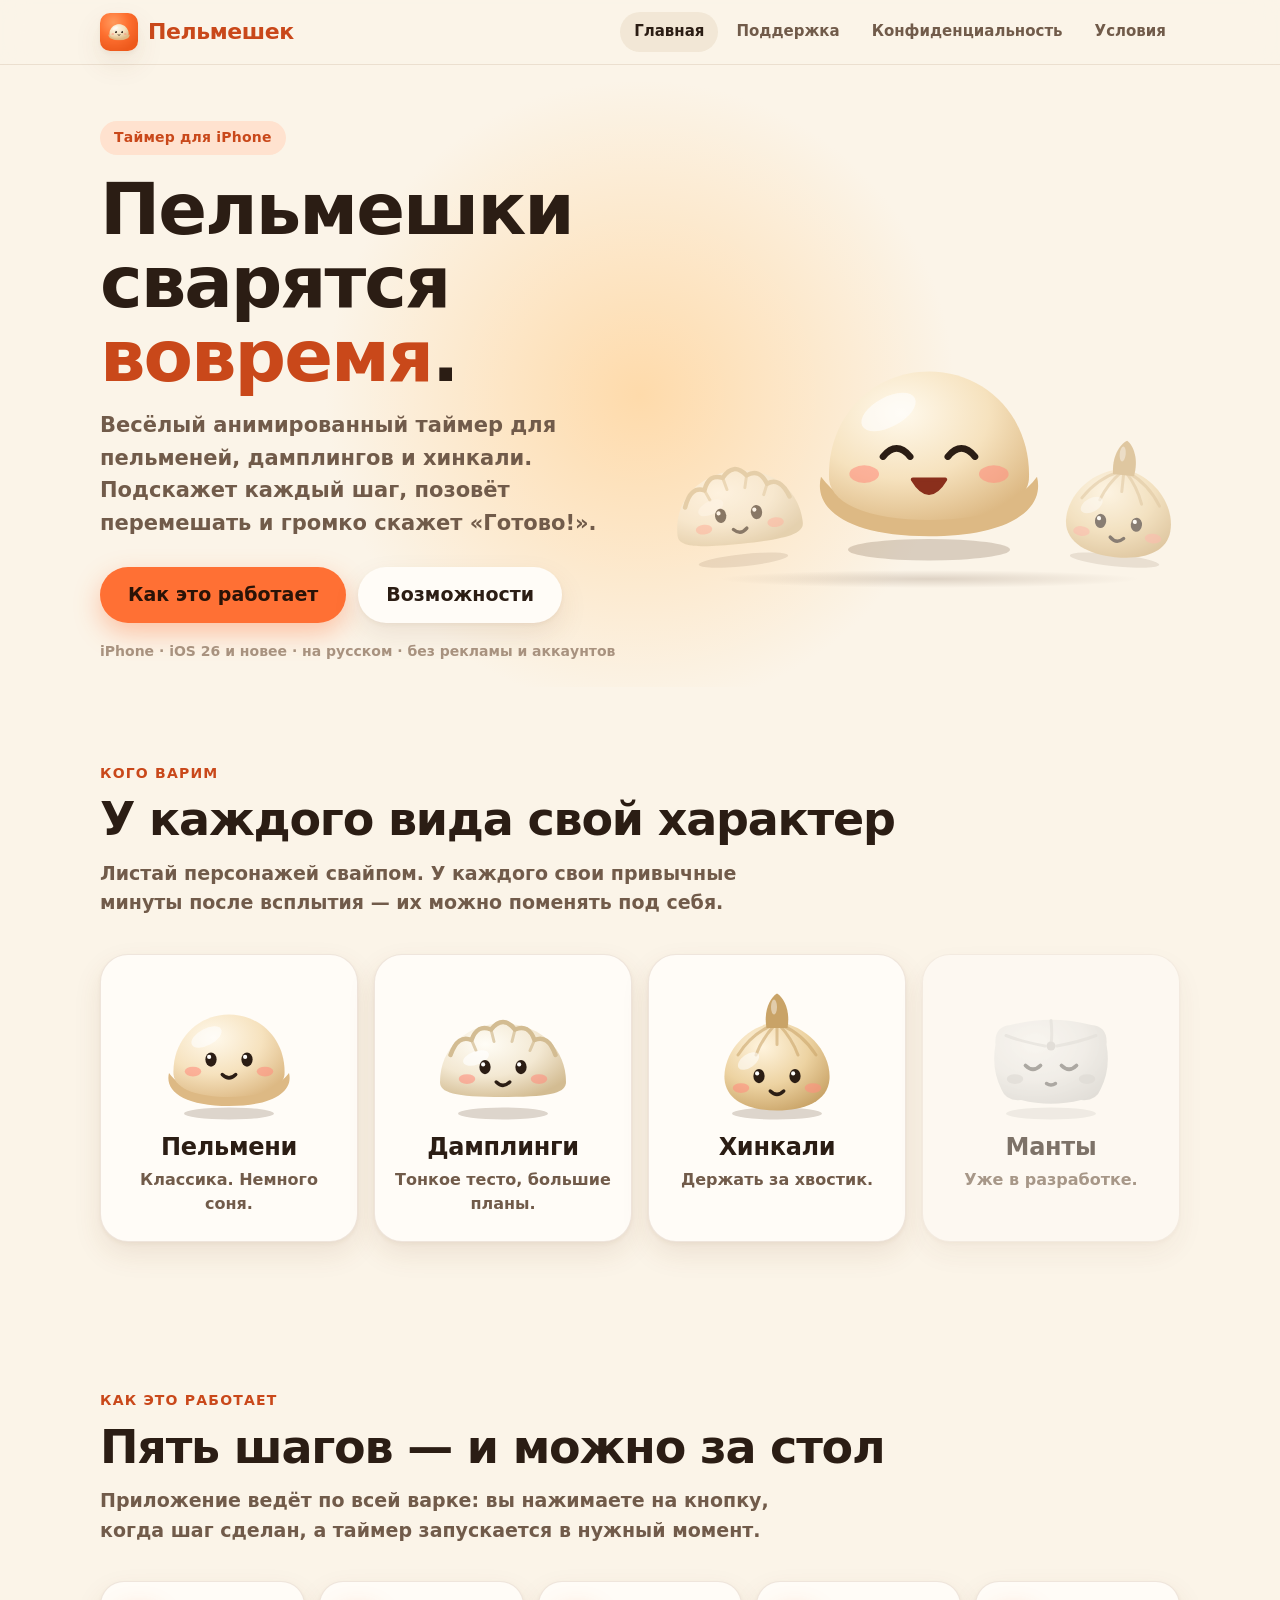
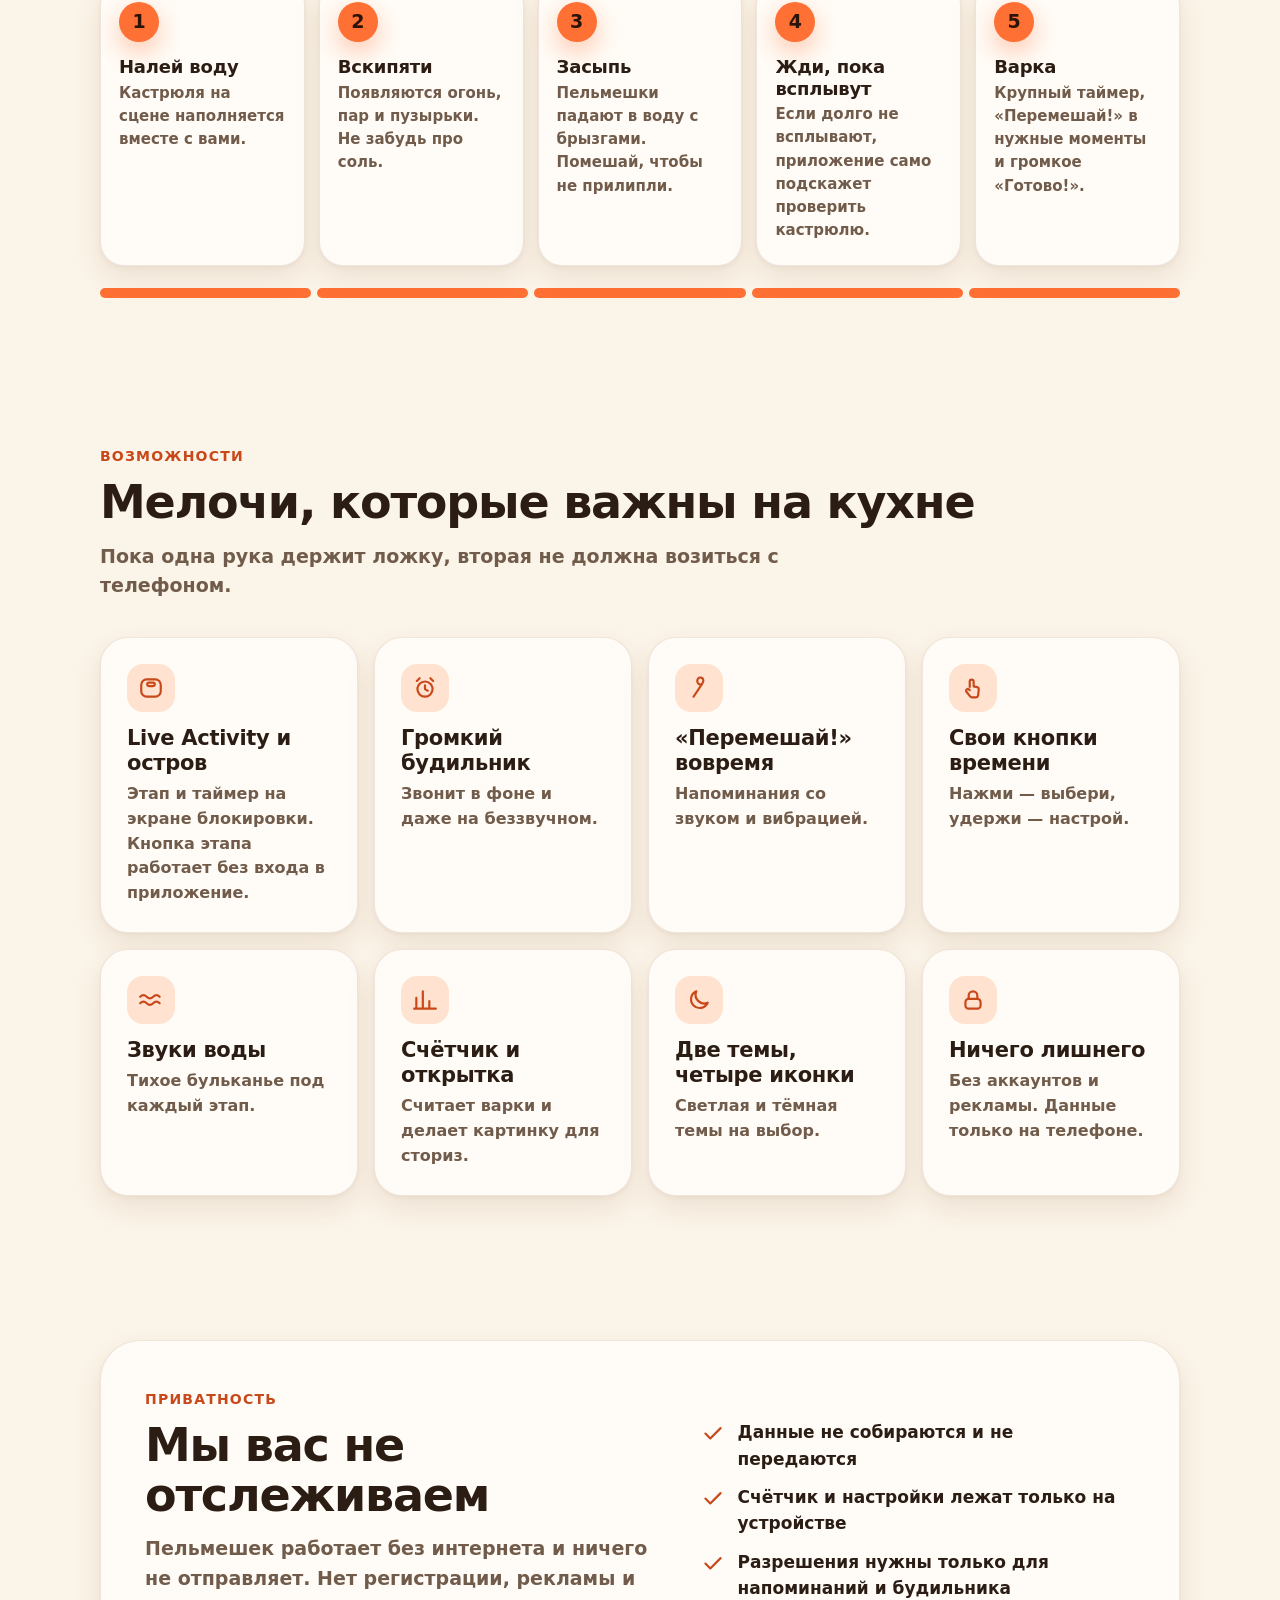
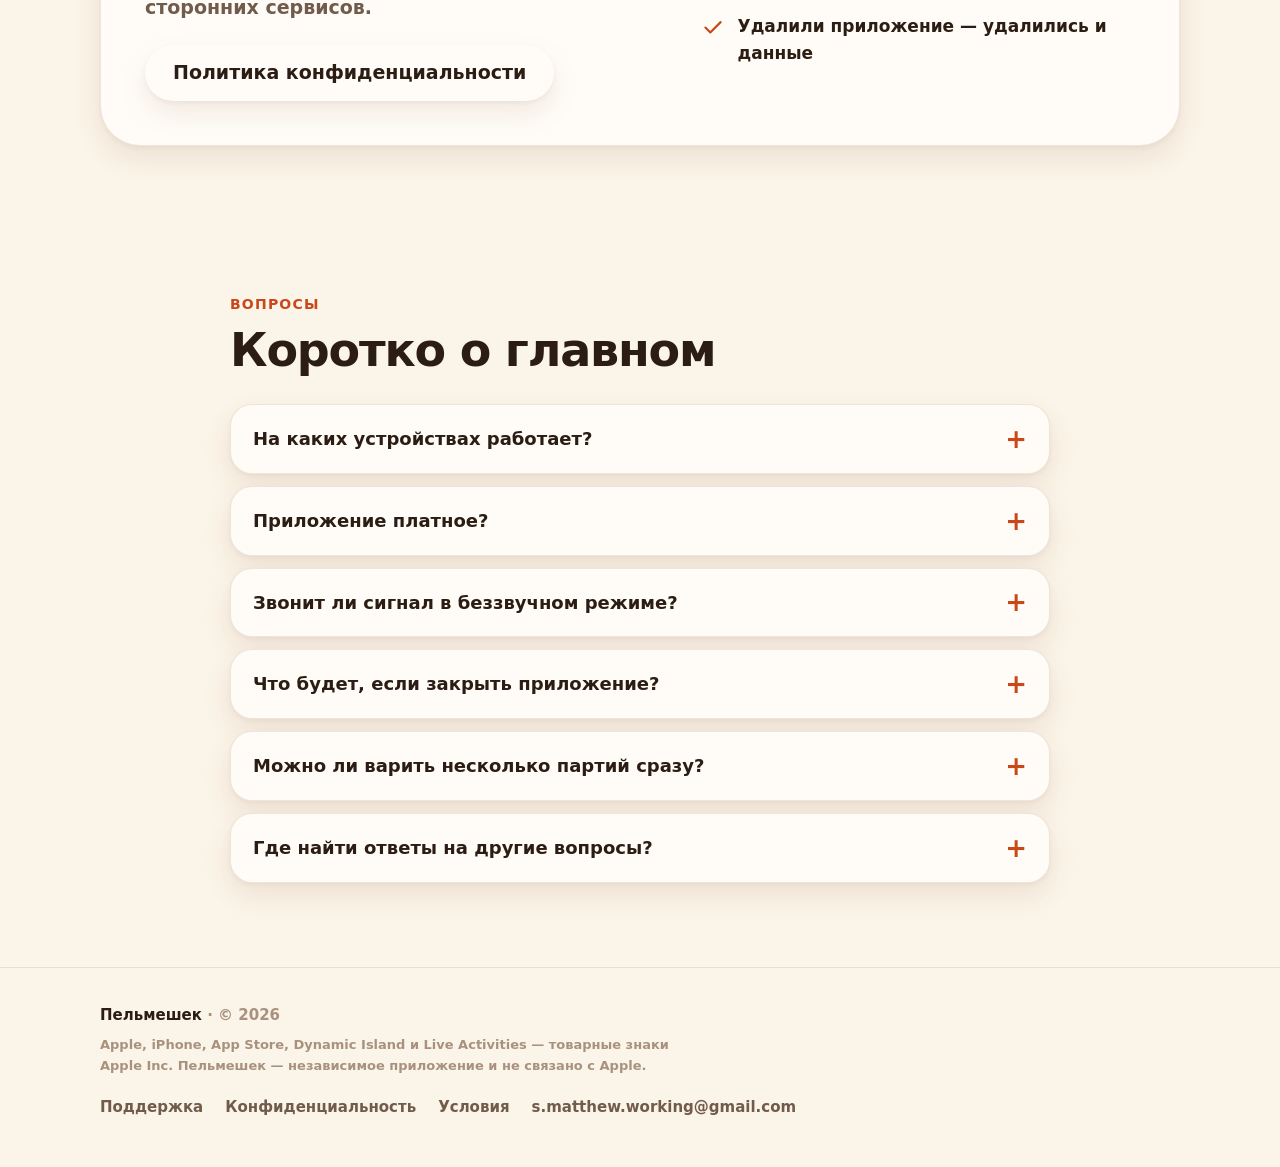
==== commit 5b5e2d3d: "Мобильная вёрстка: компактные виды и возможности, без выхода за края Co-Authored-By: Claude Sonnet 5" ====
--- a/index.html
+++ b/index.html
@@ -68,7 +68,7 @@
   <span class="eyebrow">Возможности</span>
   <h2>Мелочи, которые важны на кухне</h2>
   <p class="sub">Пока одна рука держит ложку, вторая не должна возиться с телефоном.</p>
-  <div class="grid g4 feats"><div class="card"><div class="ico"><svg viewBox="0 0 24 24" fill="none" stroke="currentColor" stroke-width="2" stroke-linecap="round" stroke-linejoin="round" aria-hidden="true"><rect x="3" y="4" width="18" height="16" rx="5"/><rect x="8.5" y="7" width="7" height="3.2" rx="1.6"/></svg></div><h3>Live Activity и Dynamic Island</h3><p>Этап и таймер всегда на экране блокировки и в острове. Кнопка следующего этапа работает, не открывая приложение.</p></div><div class="card"><div class="ico"><svg viewBox="0 0 24 24" fill="none" stroke="currentColor" stroke-width="2" stroke-linecap="round" stroke-linejoin="round" aria-hidden="true"><circle cx="12" cy="13" r="7"/><path d="M12 9.5V13l2.5 1.5M4.5 5.5 7 3M19.5 5.5 17 3"/></svg></div><h3>Будильник, который слышно</h3><p>Финальный сигнал звонит в фоне и даже на беззвучном. Пропустить момент готовности сложно.</p></div><div class="card"><div class="ico"><svg viewBox="0 0 24 24" fill="none" stroke="currentColor" stroke-width="2" stroke-linecap="round" stroke-linejoin="round" aria-hidden="true"><path d="M7 20 15 8M15 8c1.6-2.4 1.2-5-1-5.6S10 4 10.5 6.2 13 9.8 15 8Z"/></svg></div><h3>«Перемешай!» вовремя</h3><p>Напоминания через равные промежутки с лёгким звуком и вибрацией. Сколько раз мешать, настраивается.</p></div><div class="card"><div class="ico"><svg viewBox="0 0 24 24" fill="none" stroke="currentColor" stroke-width="2" stroke-linecap="round" stroke-linejoin="round" aria-hidden="true"><path d="M9 11V6a1.8 1.8 0 0 1 3.6 0v4.5l3.2.7a2 2 0 0 1 1.5 2.3L16.7 19a2 2 0 0 1-2 1.6H11a2 2 0 0 1-1.5-.7L6 15.5a1.6 1.6 0 0 1 2.3-2.2L9 14"/></svg></div><h3>Свои кнопки времени</h3><p>Нажми — выбери время, удержи — настрой минуты, секунды и число перемешиваний.</p></div><div class="card"><div class="ico"><svg viewBox="0 0 24 24" fill="none" stroke="currentColor" stroke-width="2" stroke-linecap="round" stroke-linejoin="round" aria-hidden="true"><path d="M2 9c2-2 4-2 6 0s4 2 6 0 4-2 6 0M2 15c2-2 4-2 6 0s4 2 6 0 4-2 6 0"/></svg></div><h3>Звуки воды</h3><p>Тихое бульканье подстраивается под этап: налили, вскипело, засыпали, варится.</p></div><div class="card"><div class="ico"><svg viewBox="0 0 24 24" fill="none" stroke="currentColor" stroke-width="2" stroke-linecap="round" stroke-linejoin="round" aria-hidden="true"><path d="M4 20V10M10 20V4M16 20v-7M22 20H2"/></svg></div><h3>Счётчик и открытка</h3><p>Считает завершённые варки по видам. Можно сделать картинку для сториз и поделиться.</p></div><div class="card"><div class="ico"><svg viewBox="0 0 24 24" fill="none" stroke="currentColor" stroke-width="2" stroke-linecap="round" stroke-linejoin="round" aria-hidden="true"><path d="M20 14.5A8 8 0 0 1 9.5 4 8 8 0 1 0 20 14.5Z"/></svg></div><h3>Светлая и тёмная темы</h3><p>Четыре иконки приложения на выбор: оранжевая, ночная, кремовая и тонированная.</p></div><div class="card"><div class="ico"><svg viewBox="0 0 24 24" fill="none" stroke="currentColor" stroke-width="2" stroke-linecap="round" stroke-linejoin="round" aria-hidden="true"><rect x="5" y="11" width="14" height="9" rx="3"/><path d="M8 11V8a4 4 0 0 1 8 0v3"/></svg></div><h3>Ничего лишнего</h3><p>Без аккаунтов, рекламы и аналитики. Все данные остаются на вашем телефоне.</p></div></div>
+  <div class="grid g4 feats"><div class="card"><div class="ico"><svg viewBox="0 0 24 24" fill="none" stroke="currentColor" stroke-width="2" stroke-linecap="round" stroke-linejoin="round" aria-hidden="true"><rect x="3" y="4" width="18" height="16" rx="5"/><rect x="8.5" y="7" width="7" height="3.2" rx="1.6"/></svg></div><h3>Live Activity и остров</h3><p>Этап и таймер на экране блокировки. Кнопка этапа работает без входа в приложение.</p></div><div class="card"><div class="ico"><svg viewBox="0 0 24 24" fill="none" stroke="currentColor" stroke-width="2" stroke-linecap="round" stroke-linejoin="round" aria-hidden="true"><circle cx="12" cy="13" r="7"/><path d="M12 9.5V13l2.5 1.5M4.5 5.5 7 3M19.5 5.5 17 3"/></svg></div><h3>Громкий будильник</h3><p>Звонит в фоне и даже на беззвучном.</p></div><div class="card"><div class="ico"><svg viewBox="0 0 24 24" fill="none" stroke="currentColor" stroke-width="2" stroke-linecap="round" stroke-linejoin="round" aria-hidden="true"><path d="M7 20 15 8M15 8c1.6-2.4 1.2-5-1-5.6S10 4 10.5 6.2 13 9.8 15 8Z"/></svg></div><h3>«Перемешай!» вовремя</h3><p>Напоминания со звуком и вибрацией.</p></div><div class="card"><div class="ico"><svg viewBox="0 0 24 24" fill="none" stroke="currentColor" stroke-width="2" stroke-linecap="round" stroke-linejoin="round" aria-hidden="true"><path d="M9 11V6a1.8 1.8 0 0 1 3.6 0v4.5l3.2.7a2 2 0 0 1 1.5 2.3L16.7 19a2 2 0 0 1-2 1.6H11a2 2 0 0 1-1.5-.7L6 15.5a1.6 1.6 0 0 1 2.3-2.2L9 14"/></svg></div><h3>Свои кнопки времени</h3><p>Нажми — выбери, удержи — настрой.</p></div><div class="card"><div class="ico"><svg viewBox="0 0 24 24" fill="none" stroke="currentColor" stroke-width="2" stroke-linecap="round" stroke-linejoin="round" aria-hidden="true"><path d="M2 9c2-2 4-2 6 0s4 2 6 0 4-2 6 0M2 15c2-2 4-2 6 0s4 2 6 0 4-2 6 0"/></svg></div><h3>Звуки воды</h3><p>Тихое бульканье под каждый этап.</p></div><div class="card"><div class="ico"><svg viewBox="0 0 24 24" fill="none" stroke="currentColor" stroke-width="2" stroke-linecap="round" stroke-linejoin="round" aria-hidden="true"><path d="M4 20V10M10 20V4M16 20v-7M22 20H2"/></svg></div><h3>Счётчик и открытка</h3><p>Считает варки и делает картинку для сториз.</p></div><div class="card"><div class="ico"><svg viewBox="0 0 24 24" fill="none" stroke="currentColor" stroke-width="2" stroke-linecap="round" stroke-linejoin="round" aria-hidden="true"><path d="M20 14.5A8 8 0 0 1 9.5 4 8 8 0 1 0 20 14.5Z"/></svg></div><h3>Две темы, четыре иконки</h3><p>Светлая и тёмная темы на выбор.</p></div><div class="card"><div class="ico"><svg viewBox="0 0 24 24" fill="none" stroke="currentColor" stroke-width="2" stroke-linecap="round" stroke-linejoin="round" aria-hidden="true"><rect x="5" y="11" width="14" height="9" rx="3"/><path d="M8 11V8a4 4 0 0 1 8 0v3"/></svg></div><h3>Ничего лишнего</h3><p>Без аккаунтов и рекламы. Данные только на телефоне.</p></div></div>
 </div></section><section id="privacy-band"><div class="wrap">
   <div class="band">
     <div>
--- a/assets/style.css
+++ b/assets/style.css
@@ -30,6 +30,8 @@
 a:hover { text-decoration-thickness: 2px; }
 img, svg { max-width: 100%; display: block; }
 .wrap { width: min(1080px, 100% - 40px); margin-inline: auto; }
+.hero .wrap > *, .band > *, .contact > * { min-width: 0; }
+.btn { max-width: 100%; text-align: center; overflow-wrap: anywhere; }
 
 /* ——— шапка ——— */
 .nav { position: sticky; top: 0; z-index: 20; backdrop-filter: blur(14px); -webkit-backdrop-filter: blur(14px);
@@ -72,7 +74,7 @@
 /* ——— секции ——— */
 section { padding: 72px 0; }
 .eyebrow { color: var(--acc-text); font-weight: 900; font-size: 14px; letter-spacing: 1.2px; text-transform: uppercase; }
-h2 { font-size: clamp(30px, 4.4vw, 46px); line-height: 1.08; letter-spacing: -1.2px; font-weight: 900; margin: 10px 0 14px; }
+h2 { overflow-wrap: anywhere; font-size: clamp(26px, 4.4vw, 46px); line-height: 1.08; letter-spacing: -1.2px; font-weight: 900; margin: 10px 0 14px; }
 .sub { color: var(--ink2); font-weight: 700; max-width: 36em; font-size: 19px; margin: 0 0 36px; }
 .grid { display: grid; gap: 16px; }
 .g3 { grid-template-columns: repeat(3, 1fr); }
@@ -120,8 +122,9 @@
 /* ——— документы ——— */
 .doc { padding: 48px 0 80px; }
 .doc .head { margin-bottom: 28px; }
-.doc h1 { font-size: clamp(36px, 5.6vw, 56px); line-height: 1.05; letter-spacing: -1.6px; font-weight: 900; margin: 12px 0 10px; }
+.doc h1 { font-size: clamp(27px, 8vw, 56px); overflow-wrap: anywhere; hyphens: auto; line-height: 1.05; letter-spacing: -1.6px; font-weight: 900; margin: 12px 0 10px; }
 .doc .updated { color: var(--ink3); font-weight: 800; font-size: 15px; }
+.prose, .tldr, summary, .step, .card { overflow-wrap: anywhere; }
 .prose { background: var(--card); border: 1px solid var(--line); border-radius: 32px; box-shadow: var(--shadow); padding: clamp(22px, 4vw, 48px); max-width: 820px; }
 .prose h2 { font-size: 26px; letter-spacing: -.6px; margin: 36px 0 10px; }
 .prose h2:first-child { margin-top: 0; }
@@ -173,24 +176,40 @@
   .m-lg { width: 220px; height: 220px; }
   .m-sm { width: 120px; height: 120px; }
   .g3, .g4 { grid-template-columns: 1fr 1fr; }
+  .kinds .m { width: 110px; height: 110px; }
+  .kinds .card { padding: 16px 12px 18px; }
   .steps { grid-template-columns: 1fr 1fr; }
   .band { grid-template-columns: 1fr; padding: 28px; }
 }
 @media (max-width: 560px) {
   body { font-size: 16px; }
   section { padding: 52px 0; }
-  .g3, .g2, .steps, .g4.feats { grid-template-columns: 1fr; }
-  .g4.kinds { gap: 12px; }
-  .kinds .card { padding: 16px 10px 18px; }
-  .kinds .m { width: 110px; height: 110px; }
-  .kinds .card h3 { font-size: 20px; }
-  .kinds .card p { font-size: 14px; }
+  .g3, .g2, .steps { grid-template-columns: 1fr; }
+  .g4.feats { gap: 10px; }
+  .feats .card { padding: 14px 14px 16px; border-radius: 22px; }
+  .feats .ico { width: 38px; height: 38px; border-radius: 13px; }
+  .feats .ico svg { width: 21px; height: 21px; }
+  .feats .card h3 { font-size: 15.5px; margin: 10px 0 4px; }
+  .feats .card p { font-size: 13px; line-height: 1.4; }
+  .g4.kinds { gap: 10px; }
+  .kinds .card { padding: 12px 8px 14px; border-radius: 22px; }
+  .kinds .m { width: 78px; height: 78px; }
+  .kinds .card h3 { font-size: 18px; margin-top: 2px; }
+  .kinds .card p { font-size: 12.5px; line-height: 1.35; }
+  .btn { font-size: 17px; padding: 12px 20px; min-height: 52px; line-height: 1.25; }
+  .band { padding: 22px; border-radius: 28px; }
   .nav .wrap { justify-content: center; }
   .nav ul a { padding: 6px 11px; font-size: 14px; }
   .hero { padding-top: 24px; }
-  .m-lg { width: 190px; height: 190px; }
-  .m-sm { width: 96px; height: 96px; margin-inline: -10px; }
+  .m-lg { width: 170px; height: 170px; }
+  .m-sm { width: 84px; height: 84px; margin-inline: -10px; }
   .stage { min-height: 260px; }
   .prose { border-radius: 24px; }
   .contact { padding: 22px; }
 }
+
+@media (max-width: 360px) {
+  .m-lg { width: 140px; height: 140px; }
+  .m-sm { width: 72px; height: 72px; }
+  .stage { min-height: 230px; }
+}
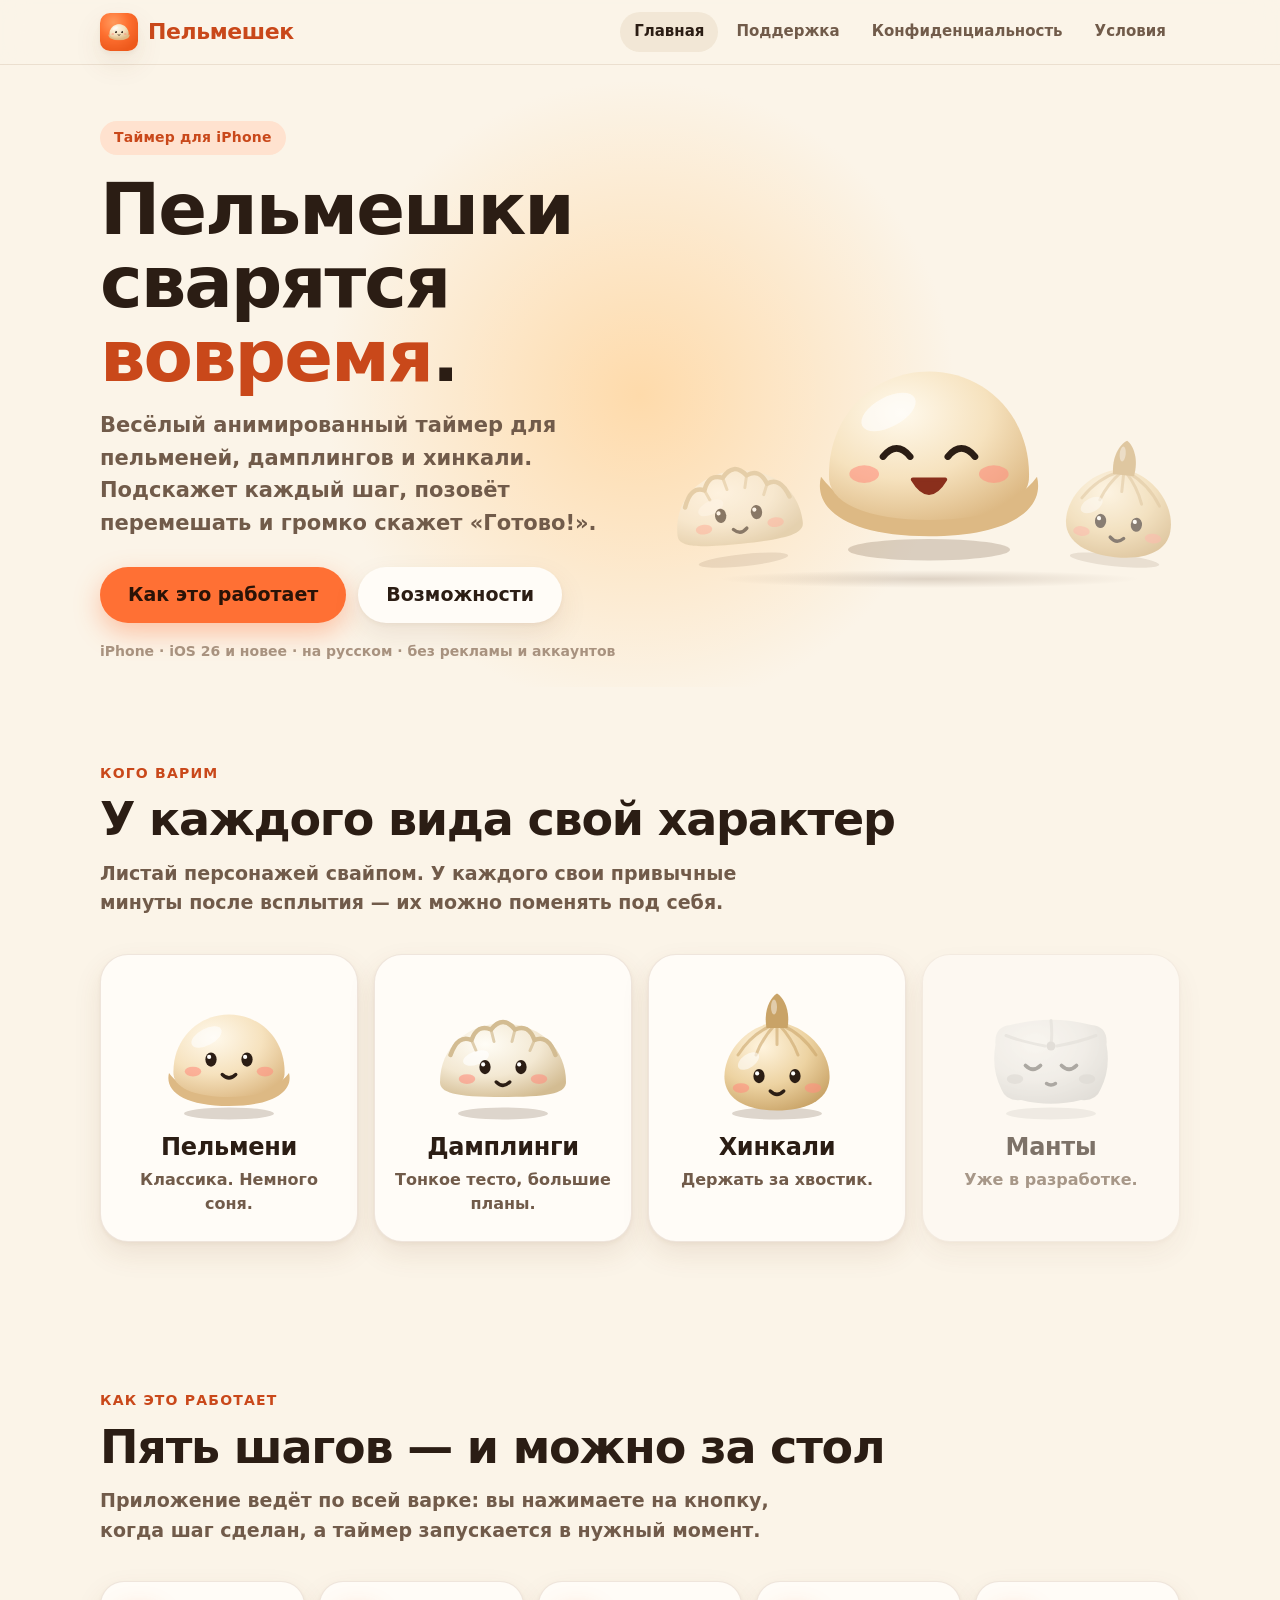
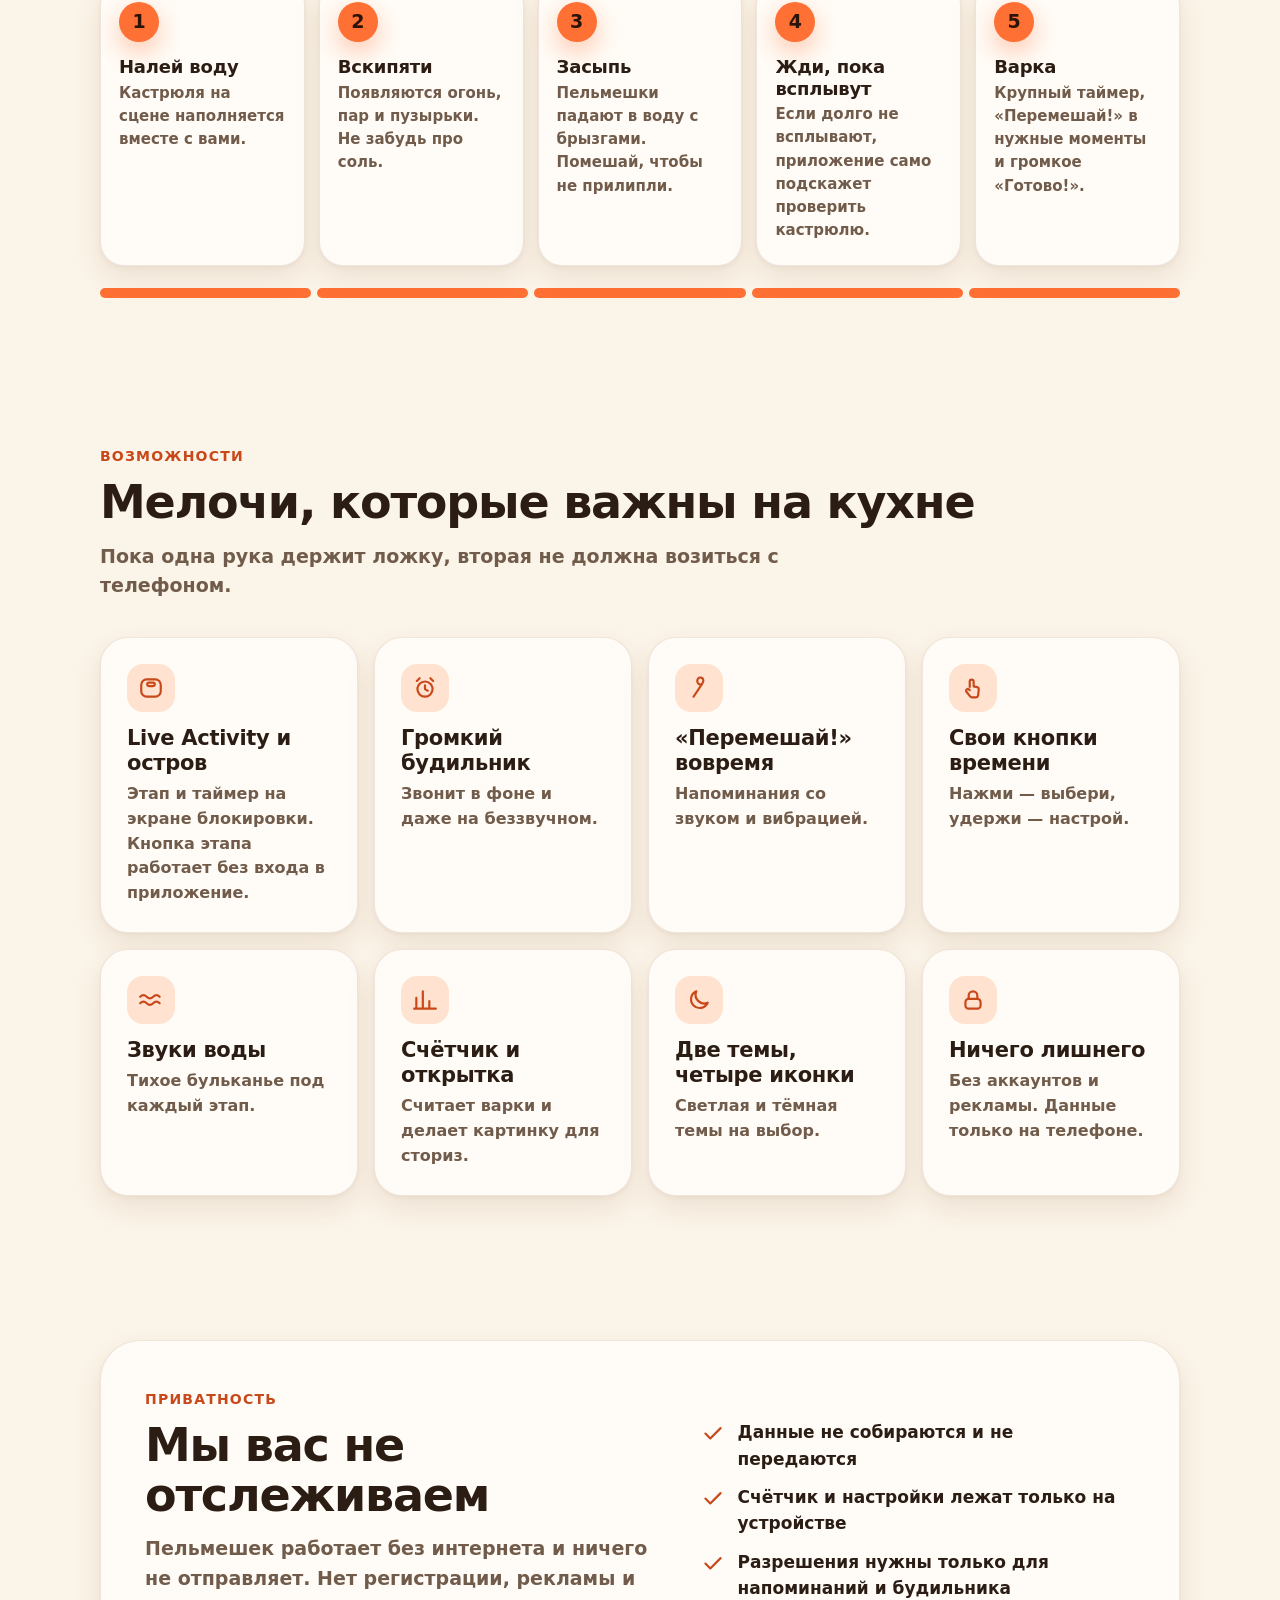
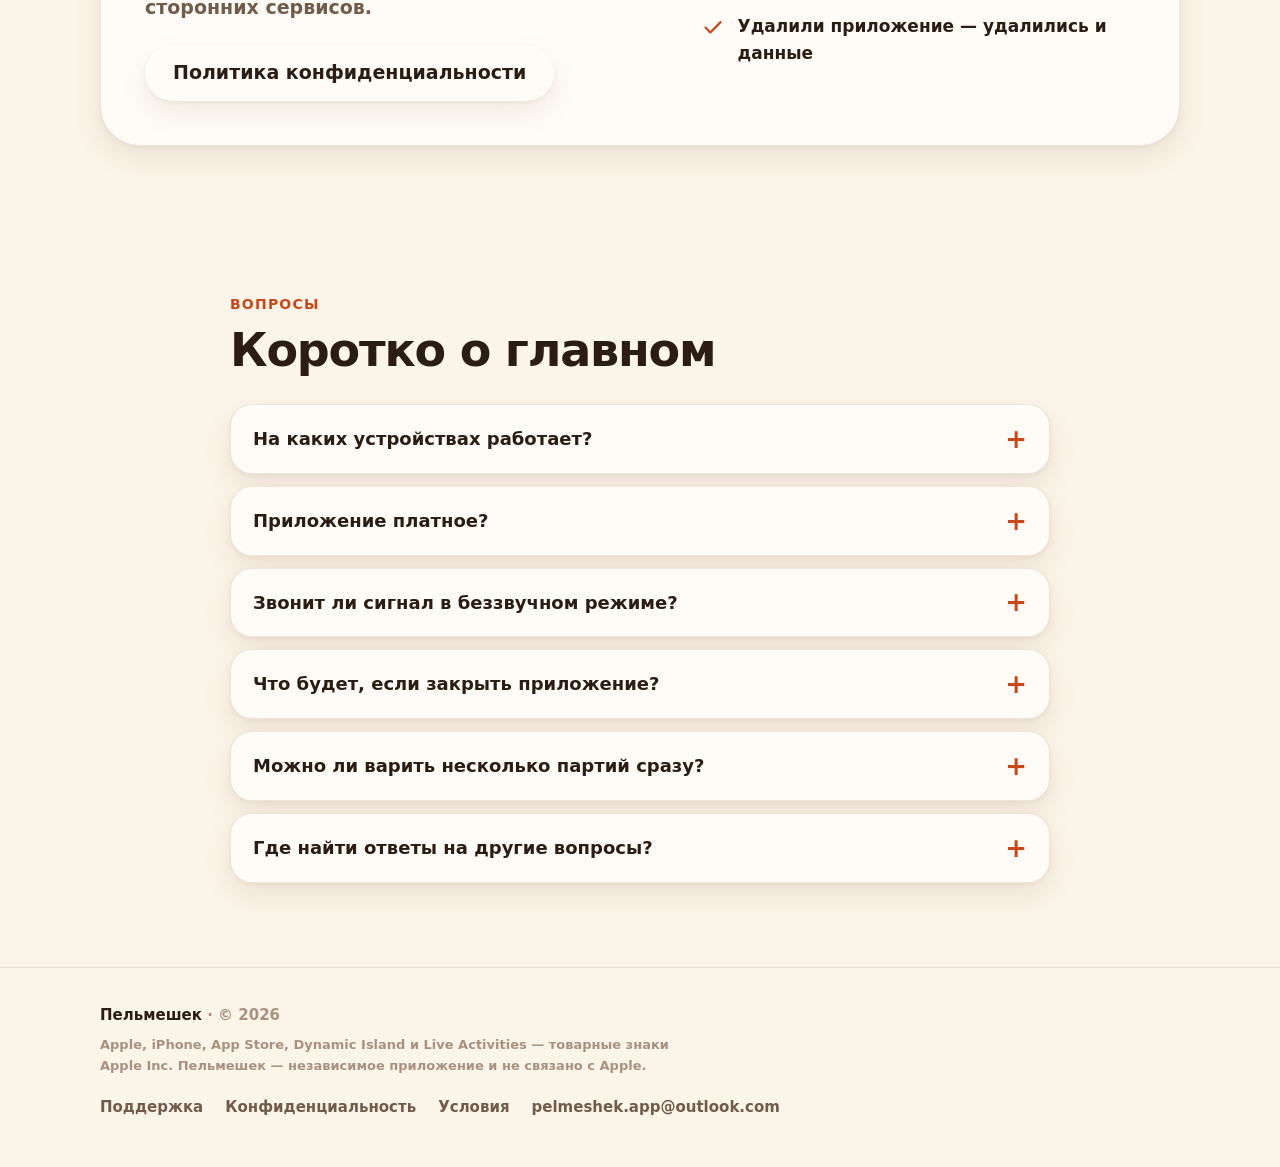
==== commit c350978b: "Change developer contact email to pelmeshek.app@outlook.com" ====
--- a/index.html
+++ b/index.html
@@ -87,7 +87,7 @@
 </div></section><section id="faq"><div class="wrap" style="max-width:820px">
   <span class="eyebrow">Вопросы</span>
   <h2>Коротко о главном</h2>
-  <div style="margin-top:28px"><details><summary>На каких устройствах работает?</summary><div class="a"><p>На iPhone с iOS 26 или новее. Версии для iPad и других платформ пока нет.</p></div></details><details><summary>Приложение платное?</summary><div class="a"><p>Сейчас в нём нет ни подписок, ни рекламы. Условия покупок, если они появятся, будут описаны в App Store.</p></div></details><details><summary>Звонит ли сигнал в беззвучном режиме?</summary><div class="a"><p>Да, финальный сигнал использует системные будильники iOS. Для этого при первом запуске разрешите «Будильники и таймеры». Если разрешение не выдано, приложение пришлёт обычное уведомление.</p></div></details><details><summary>Что будет, если закрыть приложение?</summary><div class="a"><p>Варка продолжится: состояние сохраняется до 8 часов. При возврате вы окажетесь на том же этапе, а таймер и напоминания продолжат работать в фоне.</p></div></details><details><summary>Можно ли варить несколько партий сразу?</summary><div class="a"><p>Нет, одновременно идёт одна варка. Зато она всегда на виду на экране блокировки.</p></div></details><details><summary>Где найти ответы на другие вопросы?</summary><div class="a"><p>На странице <a href="support.html">поддержки</a>, или напишите на <a href="mailto:s.matthew.working@gmail.com">s.matthew.working@gmail.com</a>.</p></div></details></div>
+  <div style="margin-top:28px"><details><summary>На каких устройствах работает?</summary><div class="a"><p>На iPhone с iOS 26 или новее. Версии для iPad и других платформ пока нет.</p></div></details><details><summary>Приложение платное?</summary><div class="a"><p>Сейчас в нём нет ни подписок, ни рекламы. Условия покупок, если они появятся, будут описаны в App Store.</p></div></details><details><summary>Звонит ли сигнал в беззвучном режиме?</summary><div class="a"><p>Да, финальный сигнал использует системные будильники iOS. Для этого при первом запуске разрешите «Будильники и таймеры». Если разрешение не выдано, приложение пришлёт обычное уведомление.</p></div></details><details><summary>Что будет, если закрыть приложение?</summary><div class="a"><p>Варка продолжится: состояние сохраняется до 8 часов. При возврате вы окажетесь на том же этапе, а таймер и напоминания продолжат работать в фоне.</p></div></details><details><summary>Можно ли варить несколько партий сразу?</summary><div class="a"><p>Нет, одновременно идёт одна варка. Зато она всегда на виду на экране блокировки.</p></div></details><details><summary>Где найти ответы на другие вопросы?</summary><div class="a"><p>На странице <a href="support.html">поддержки</a>, или напишите на <a href="mailto:pelmeshek.app@outlook.com">pelmeshek.app@outlook.com</a>.</p></div></details></div>
 </div></section>
 </main>
 <footer>
@@ -100,7 +100,7 @@
       <a href="support.html">Поддержка</a>
       <a href="privacy.html">Конфиденциальность</a>
       <a href="terms.html">Условия</a>
-      <a href="mailto:s.matthew.working@gmail.com">s.matthew.working@gmail.com</a>
+      <a href="mailto:pelmeshek.app@outlook.com">pelmeshek.app@outlook.com</a>
     </nav>
   </div>
 </footer>
